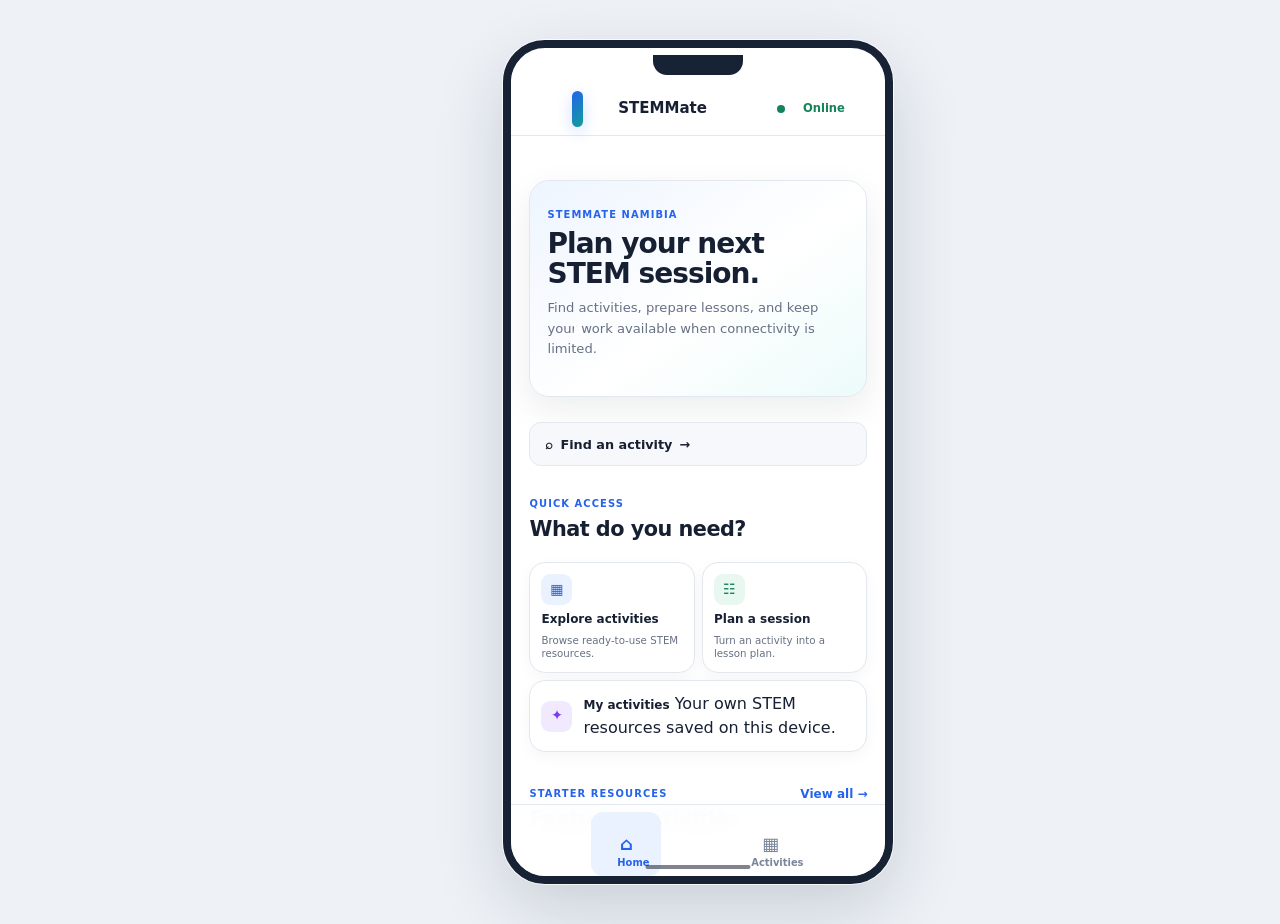
==== index.html @ db042db1 "feat: polish STEMMate prototype and prepare deployment" ====
<!DOCTYPE html>

<html lang="en">
<head>

    <meta charset="utf-8"/>



    <!-- Makes STEMMate responsive on phones, tablets and desktops -->

    <meta content="width=device-width, initial-scale=1.0" name="viewport"/>



    <meta content="STEMMate Namibia - An offline-first STEM activity and lesson planning tool." name="description"/>



    <title>STEMMate Namibia</title>



    <!-- Main application stylesheet -->

    <link href="css/styles.css" rel="stylesheet"/>
</head>
<body>



    <!-- =========================================================

         ACCESSIBILITY: SKIP LINK

         Allows keyboard users to skip directly to the main content.

    ========================================================== -->



    <a class="skip-link" href="#main-content">

        Skip to main content

    </a>





    <!-- =========================================================

         APPLICATION SHELL

    ========================================================== -->



    <div class="app-shell">



        <!-- =====================================================

             TOP BAR

        ====================================================== -->



        <header class="topbar">



            <div class="brand">



                <div class="brand-mark">

                    S

                </div>



                <div>

                    <strong>STEMMate</strong>

                    

                </div>



            </div>





            <!-- Connection status -->

            <div aria-live="polite" class="connection-status online" id="connection-status">

                <span class="status-dot"></span>

                <span id="connection-label">Online</span>

            </div>



        </header>





        <!-- =====================================================

             MAIN NAVIGATION

        ====================================================== -->



        <nav aria-label="Main navigation" class="main-nav">



            <button class="nav-btn active" data-screen="home">

                <span>⌂</span>

                Home

            </button>



            <button class="nav-btn" data-screen="activities">

                <span>▦</span>

                Activities

            </button>



            <button class="nav-btn" data-screen="my-activities">

                <span>✦</span>

                My Activities

            </button>



            <button class="nav-btn" data-screen="saved">

                <span>♡</span>

                Saved

            </button>



            <button class="nav-btn" data-screen="planner">

                <span>☷</span>

                Planner

            </button>



        </nav>





        <!-- =====================================================

             MAIN CONTENT

        ====================================================== -->



        <main class="main-content" id="main-content">
<!-- HOME SCREEN -->
<section class="screen" data-screen-panel="home" id="screen-home">
<div class="hero">
<div class="hero-content">
<span class="eyebrow">STEMMATE NAMIBIA</span>
<h1>Plan your next<br/>STEM session.</h1>
<p>Find activities, prepare lessons, and keep your work available when connectivity is limited.</p>
</div>
</div>
<button class="home-search btn btn-secondary" data-screen="activities" style="width:100%; justify-content:flex-start; margin-bottom:24px;">
<span class="home-search-icon">⌕</span>
<span>Find an activity</span>
<span class="home-search-arrow">→</span>
</button>
<div class="section-heading home-section-heading">
<div>
<span class="eyebrow">QUICK ACCESS</span>
<h2>What do you need?</h2>
</div>
</div>
<div class="quick-grid">
<button class="quick-card" data-screen="activities">
<span class="quick-icon blue">▦</span>
<strong>Explore activities</strong>
<span>Browse ready-to-use STEM resources.</span>
</button>
<button class="quick-card" data-screen="planner">
<span class="quick-icon green">☷</span>
<strong>Plan a session</strong>
<span>Turn an activity into a lesson plan.</span>
</button>
<button class="quick-card" data-screen="my-activities">
<span class="quick-icon purple">✦</span>
<div>
<strong>My activities</strong>
<span>Your own STEM resources saved on this device.</span>
</div>
</button>
</div>
<div class="section-heading">
<div>
<span class="eyebrow">STARTER RESOURCES</span>
<h2>Featured activities</h2>
</div>
<button class="text-btn" data-screen="activities">
                        View all →
                    </button>
</div>
<div class="activity-grid" id="featured-activities"></div>
</section>
<!-- ACTIVITIES SCREEN -->
<section class="screen" data-screen-panel="activities" hidden="" id="screen-activities">
<div class="section-heading">
<div>
<span class="eyebrow">STEM LIBRARY</span>
<h1>Explore activities</h1>
<p>Find ready-to-use STEM activities for your next session.</p>
</div>
<button class="btn btn-primary" id="create-activity-from-library" type="button">
            + Create activity
        </button>
</div>
<div class="filter-panel">
<div class="search-box">
<label for="activity-search">Search the library</label>
<input autocomplete="off" id="activity-search" placeholder="Search activities..." type="search"/>
</div>
<div class="filter-field">
<label for="subject-filter">Subject</label>
<select id="subject-filter">
<option value="all">All subjects</option>
</select>
</div>
<div class="filter-field">
<label for="grade-filter">Grade</label>
<select id="grade-filter">
<option value="all">All grades</option>
</select>
</div>
</div>
<div class="activity-grid" id="activity-results"></div>
</section>







            <!-- =================================================

                 MY ACTIVITIES SCREEN

            ================================================== -->



            <section class="screen" data-screen-panel="my-activities" hidden="" id="screen-my-activities">



                <div class="section-heading">



                    <div>



                        <span class="eyebrow">

                            YOUR RESOURCES

                        </span>



                        <h1>

                            My Activities

                        </h1>



                        <p>

                            Activities you have created and saved on this device.

                        </p>



                    </div>



                    <button class="btn btn-primary" id="create-activity-from-my-library">

                        + Create activity

                    </button>



                </div>





                <!-- User-created activities appear here -->



                <div class="activity-grid" id="my-activities-list"></div>





                <!-- Empty state -->



                <div class="empty-state" hidden="" id="my-activities-empty">



                    <div class="empty-icon">

                        ✦

                    </div>



                    <h2>

                        No activities yet

                    </h2>



                    <p>

                        Create your first STEM activity and it will appear here.

                    </p>



                    <button class="btn btn-primary" id="create-first-activity">

                        Create my first activity

                    </button>



                </div>



            </section>







            <!-- =================================================

                 CREATE ACTIVITY SCREEN

            ================================================== -->



            <section class="screen" data-screen-panel="create-activity" hidden id="screen-create-activity">

    <div class="section-heading">
        <div>
            <span class="eyebrow">CREATE RESOURCE</span>
            <h1>Create an activity</h1>
            <p>Build your own STEM activity and save it on this device.</p>
        </div>
    </div>

    <form class="form-card" id="create-activity-form">

        <div class="form-section">
            <div class="form-section-heading">
                <span class="form-section-number">01</span>
                <div>
                    <h2>Basic information</h2>
                    <p>Give your activity a clear identity.</p>
                </div>
            </div>

            <div class="form-grid">
                <div class="form-field full">
                    <label for="custom-title">Activity title *</label>
                    <input id="custom-title" name="title" type="text" placeholder="e.g. Build a Simple Water Filter" required>
                </div>

                <div class="form-field">
                    <label for="custom-subject">Subject *</label>
                    <select id="custom-subject" name="subject" required>
                        <option value="">Select subject</option>
                        <option value="Physics">Physics</option>
                        <option value="Biology">Biology</option>
                        <option value="Chemistry">Chemistry</option>
                        <option value="Mathematics">Mathematics</option>
                        <option value="Computer Science">Computer Science</option>
                        <option value="General STEM">General STEM</option>
                    </select>
                </div>

                <div class="form-field">
                    <label for="custom-grade">Grade *</label>
                    <select id="custom-grade" name="grade" required>
                        <option value="">Select grade</option>
                        <option value="Grade 7">Grade 7</option>
                        <option value="Grade 8">Grade 8</option>
                        <option value="Grade 9">Grade 9</option>
                        <option value="Grade 10">Grade 10</option>
                        <option value="Grade 11">Grade 11</option>
                        <option value="Grade 12">Grade 12</option>
                    </select>
                </div>

                <div class="form-field">
                    <label for="custom-duration">Duration *</label>
                    <input id="custom-duration" name="duration" type="text" placeholder="e.g. 45 minutes" required>
                </div>

                <div class="form-field">
                    <label for="custom-learners">Number of learners</label>
                    <input id="custom-learners" name="learners" type="number" min="1" placeholder="e.g. 30">
                </div>

                <div class="form-field full">
                    <label for="custom-icon">Activity type</label>
                    <select id="custom-icon" name="icon">
                        <option value="🧪">🧪 Experiment</option>
                        <option value="⚡">⚡ Physics</option>
                        <option value="🌱">🌱 Biology</option>
                        <option value="🔬">🔬 Science</option>
                        <option value="💻">💻 Computing</option>
                        <option value="📐">📐 Mathematics</option>
                    </select>
                </div>
            </div>
        </div>

        <div class="form-section">
            <div class="form-section-heading">
                <span class="form-section-number">02</span>
                <div>
                    <h2>Learning content</h2>
                    <p>Give learners and teachers the information they need.</p>
                </div>
            </div>

            <div class="form-grid">
                <div class="form-field full">
                    <label for="custom-description">Description and instructions *</label>
                    <textarea id="custom-description" name="description" placeholder="Explain what learners will do..." required></textarea>
                </div>

                <div class="form-field full">
                    <label for="custom-objective">Learning objective *</label>
                    <textarea id="custom-objective" name="objective" placeholder="What should learners understand or be able to do?" required></textarea>
                </div>
            </div>
        </div>

        <div class="form-section">
            <div class="form-section-heading">
                <span class="form-section-number">03</span>
                <div>
                    <h2>Safety and access</h2>
                    <p>Make the activity practical and inclusive.</p>
                </div>
            </div>

            <div class="form-grid">
                <div class="form-field full">
                    <label for="custom-materials">Materials</label>
                    <textarea id="custom-materials" name="materials" placeholder="List materials learners or teachers will need..."></textarea>
                </div>

                <div class="form-field full">
                    <label for="custom-safety">Safety notes</label>
                    <textarea id="custom-safety" name="safety" placeholder="Add hazards, precautions or supervision notes..."></textarea>
                </div>

                <div class="form-field full">
                    <label for="custom-accessibility">Accessibility and inclusion notes</label>
                    <textarea id="custom-accessibility" name="accessibility" placeholder="Add adaptations, alternatives or accessibility guidance..."></textarea>
                </div>
            </div>
        </div>

        <div class="form-actions">
            <button type="button" id="cancel-create-activity" class="btn btn-secondary">
                Cancel
            </button>

            <button type="submit" class="btn btn-primary">
                Save activity
            </button>
        </div>

    </form>

</section>


<section class="screen" data-screen-panel="activity-detail" hidden="" id="screen-activity-detail">



                <div id="activity-detail"></div>



            </section>







            <!-- =================================================

                 SAVED ACTIVITIES SCREEN

            ================================================== -->



            <section class="screen" data-screen-panel="saved" hidden="" id="screen-saved">



                <div class="section-heading">



                    <div>



                        <span class="eyebrow">

                            OFFLINE READY

                        </span>



                        <h1>

                            Saved activities

                        </h1>



                        <p>

                            Activities available for quick access on this device.

                        </p>



                    </div>



                </div>





                <div class="activity-grid" id="saved-activities"></div>





                <div class="empty-state" hidden="" id="saved-empty">



                    <div class="empty-icon">

                        ♡

                    </div>



                    <h2>

                        Nothing saved yet

                    </h2>



                    <p>

                        Save activities from the library to access them quickly.

                    </p>



                    <button class="btn btn-primary" data-screen="activities">

                        Explore activities

                    </button>



                </div>



            </section>







            <!-- =================================================

                 PLANNER SCREEN

            ================================================== -->



            <section class="screen" data-screen-panel="planner" hidden id="screen-planner">

                <div class="section-heading">
                    <div>
                        <span class="eyebrow">SESSION PLANNING</span>
                        <h1>Plan a session</h1>
                        <p>Build a lesson plan and keep a local copy when offline.</p>
                    </div>
                </div>

                <div class="planner-layout">

                    <form class="form-card" id="planner-form">
                        <div class="section-heading">
                            <div>
                                <span class="eyebrow">SESSION DETAILS</span>
                                <h2>What are you teaching?</h2>
                            </div>
                        </div>

                        <div class="form-field">
                            <label for="planner-activity">Activity</label>
                            <select id="planner-activity">
                                <option value="">Select an activity</option>
                            </select>
                        </div>

                        <div class="form-grid">
                            <div class="form-field">
                                <label for="planner-date">Session date</label>
                                <input id="planner-date" type="date">
                            </div>

                            <div class="form-field">
                                <label for="planner-learners">Number of learners</label>
                                <input id="planner-learners" type="number" min="1" placeholder="e.g. 30">
                            </div>
                        </div>

                        <div class="form-field">
                            <label for="planner-notes">Safety and inclusion notes</label>
                            <textarea id="planner-notes" rows="5" placeholder="Add notes for this session..."></textarea>
                        </div>

                        <div class="form-actions">
                            <button class="btn btn-secondary" id="save-draft" type="button">Save draft</button>
                            <button class="btn btn-primary" id="save-and-sync" type="button">Save &amp; prepare sync</button>
                        </div>
                    </form>

                    <aside class="status-card">
                        <div class="status-card-heading">
                            <span class="eyebrow">SYNC STATUS</span>
                            <span class="status-badge" id="planner-status-badge">No plan</span>
                        </div>

                        <div class="sync-steps">
                            <div class="sync-step" id="sync-step-local">
                                <span class="sync-step-icon">✓</span>
                                <div>
                                    <strong>Saved locally</strong>
                                    <span>Your work is stored on this device.</span>
                                </div>
                            </div>

                            <div class="sync-step" id="sync-step-waiting">
                                <span class="sync-step-icon">↗</span>
                                <div>
                                    <strong>Waiting for connection</strong>
                                    <span>The plan can sync when connectivity returns.</span>
                                </div>
                            </div>

                            <div class="sync-step" id="sync-step-synced">
                                <span class="sync-step-icon">✓</span>
                                <div>
                                    <strong>Synchronized</strong>
                                    <span>Your latest plan has been synchronized.</span>
                                </div>
                            </div>
                        </div>

                        <div class="form-actions">
                            <button class="btn btn-primary" id="sync-plan" type="button">Sync plan</button>
                        </div>
                    </aside>

                </div>

            </section>



        </main>





        <!-- =====================================================

             TOAST / FEEDBACK

        ====================================================== -->



        <div aria-live="polite" class="toast" hidden="" id="toast" role="status"></div>



    </div>





    <!-- =========================================================

         JAVASCRIPT

    ========================================================== -->



    <script src="js/storage.js"></script>

    <script src="js/activities.js"></script>

    <script src="js/planner.js"></script>

    <script src="js/app.js"></script>
</body>
</html>
---- css/styles.css ----
/* ============================================================
   STEMMATE NAMIBIA
   Mobile-first application styles
============================================================ */

:root {
    --bg: #eef2f7;
    --surface: #ffffff;
    --surface-soft: #f6f8fb;

    --text: #172033;
    --muted: #667085;
    --border: #e3e8ef;

    --primary: #2563eb;
    --primary-dark: #1d4ed8;
    --blue-soft: #eaf2ff;

    --teal: #0f9f9a;
    --teal-soft: #e8f8f7;

    --green: #16845b;
    --green-soft: #e8f7ef;

    --orange: #d97706;
    --orange-soft: #fff4df;

    --purple: #7c3aed;
    --purple-soft: #f1eaff;

    --danger: #c2413b;
    --danger-soft: #fff0ef;

    --shadow:
        0 12px 35px rgba(15, 23, 42, 0.08);

    --shadow-large:
        0 25px 70px rgba(15, 23, 42, 0.16);

    --radius-small: 10px;
    --radius: 16px;
    --radius-large: 28px;

    --phone-width: 390px;
    --phone-height: 844px;
}


/* ============================================================
   RESET
============================================================ */

* {
    box-sizing: border-box;
}

html {
    scroll-behavior: smooth;
}

body {
    margin: 0;

    min-height: 100vh;

    font-family:
        Inter,
        ui-sans-serif,
        system-ui,
        -apple-system,
        BlinkMacSystemFont,
        "Segoe UI",
        sans-serif;

    background: var(--bg);
    color: var(--text);

    line-height: 1.5;
}

button,
input,
select,
textarea {
    font: inherit;
}

button {
    cursor: pointer;
}

button:focus-visible,
input:focus-visible,
select:focus-visible,
textarea:focus-visible {
    outline: 3px solid rgba(37, 99, 235, 0.28);
    outline-offset: 2px;
}

img {
    max-width: 100%;
}


/* ============================================================
   ACCESSIBILITY
============================================================ */

.skip-link {
    position: fixed;

    left: 16px;
    top: -100px;

    z-index: 1000;

    padding: 10px 16px;

    background: var(--text);
    color: white;

    border-radius: 10px;

    text-decoration: none;
}

.skip-link:focus {
    top: 16px;
}


/* ============================================================
   APPLICATION SHELL
============================================================ */

.app-shell {
    min-height: 100vh;
}


/* ============================================================
   DESKTOP PHONE PRESENTATION
============================================================ */

@media (min-width: 900px) {

    body {
        display: flex;
        justify-content: center;
        align-items: flex-start;

        min-height: 100vh;

        padding: 40px;
    }

    body::before {
        content: none;
    }

    .app-shell {
        width: var(--phone-width);
        height: var(--phone-height);

        min-height: 0;

        position: relative;

        overflow: hidden;

        background: var(--surface);

        border: 8px solid #182235;
        border-radius: 42px;

        box-shadow:
            0 0 0 1px rgba(255, 255, 255, 0.8),
            var(--shadow-large);
    }

    .app-shell::before {
        content: "";

        position: absolute;

        top: 7px;
        left: 50%;

        transform: translateX(-50%);

        width: 90px;
        height: 20px;

        background: #182235;

        border-radius: 0 0 14px 14px;

        z-index: 200;
    }

    .app-shell::after {
        content: "";

        position: absolute;

        bottom: 7px;
        left: 50%;

        transform: translateX(-50%);

        width: 105px;
        height: 4px;

        background: rgba(23, 32, 51, 0.55);

        border-radius: 999px;

        z-index: 200;

        pointer-events: none;
    }
}


/* ============================================================
   TOP BAR
============================================================ */

.topbar {
    height: 68px;

    display: flex;
    align-items: center;
    justify-content: space-between;

    padding: 0 20px;

    background: rgba(255, 255, 255, 0.96);

    border-bottom: 1px solid var(--border);

    position: sticky;
    top: 0;

    z-index: 50;

    backdrop-filter: blur(14px);
}

@media (min-width: 900px) {

    .topbar {
        height: 64px;

        padding:
            18px
            18px
            8px;
    }
}

.brand {
    display: flex;
    align-items: center;

    gap: 10px;
}

.brand-mark {
    width: 36px;
    height: 36px;

    display: grid;
    place-items: center;

    border-radius: 11px;

    color: white;

    font-size: 0.95rem;
    font-weight: 900;

    background:
        linear-gradient(
            135deg,
            var(--primary),
            var(--teal)
        );

    box-shadow:
        0 5px 15px rgba(37, 99, 235, 0.22);
}

.brand strong {
    display: block;

    font-size: 0.94rem;
    line-height: 1.1;
}

.brand span {
    display: block;

    margin-top: 2px;

    color: var(--muted);

    font-size: 0.64rem;
    line-height: 1;
}

.connection-status {
    display: flex;
    align-items: center;

    gap: 7px;

    font-size: 0.72rem;
    font-weight: 800;
}

.connection-status.online {
    color: var(--green);
}

.connection-status.offline {
    color: var(--orange);
}

.status-dot {
    width: 8px;
    height: 8px;

    flex-shrink: 0;

    border-radius: 50%;

    background: currentColor;
}


/* ============================================================
   BOTTOM NAVIGATION
============================================================ */

.main-nav {
    position: fixed;

    left: 0;
    right: 0;
    bottom: 0;

    height: 70px;

    display: grid;

    grid-template-columns:
        repeat(5, 1fr);

    gap: 2px;

    padding:
        7px
        8px
        calc(
            7px +
            env(safe-area-inset-bottom)
        );

    background: rgba(255, 255, 255, 0.97);

    border-top: 1px solid var(--border);

    box-shadow:
        0 -8px 25px rgba(15, 23, 42, 0.06);

    z-index: 80;

    backdrop-filter: blur(16px);
}

.nav-btn {
    min-width: 0;

    border: 0;

    background: transparent;

    color: #7a8699;

    border-radius: 12px;

    padding: 5px 2px;

    display: flex;
    flex-direction: column;

    align-items: center;
    justify-content: center;

    gap: 3px;

    font-size: 0.62rem;
    font-weight: 750;

    white-space: nowrap;
}

.nav-btn span {
    font-size: 1.12rem;

    line-height: 1;
}

.nav-btn.active {
    background: var(--blue-soft);

    color: var(--primary);
}

.nav-btn:hover {
    background: var(--surface-soft);

    color: var(--text);
}

@media (min-width: 900px) {

    .main-nav {
        position: absolute;

        left: 0;
        right: 0;
        bottom: 0;

        height: 72px;

        border-top: 1px solid var(--border);

        box-shadow: none;
    }
}


/* ============================================================
   MAIN CONTENT
============================================================ */

.main-content {
    width: 100%;

    margin: 0;

    padding:
        22px
        18px
        95px;
}

@media (min-width: 900px) {

    .main-content {
        height:
            calc(
                100% - 136px
            );

        overflow-y: auto;

        padding:
            20px
            18px
            90px;
    }
}

.screen {
    width: 100%;

    animation:
        screen-in
        0.18s
        ease;
}

@keyframes screen-in {

    from {
        opacity: 0;

        transform:
            translateY(5px);
    }

    to {
        opacity: 1;

        transform:
            translateY(0);
    }
}


/* ============================================================
   TYPOGRAPHY
============================================================ */

.eyebrow {
    display: inline-block;

    margin-bottom: 6px;

    color: var(--primary);

    font-size: 0.62rem;
    font-weight: 900;

    letter-spacing: 0.11em;

    text-transform: uppercase;
}

h1,
h2,
h3,
p {
    margin-top: 0;
}

h1 {
    margin-bottom: 9px;

    font-size:
        clamp(
            1.7rem,
            8vw,
            2.25rem
        );

    line-height: 1.08;

    letter-spacing: -0.035em;
}

h2 {
    margin-bottom: 6px;

    font-size: 1.3rem;

    line-height: 1.15;

    letter-spacing: -0.025em;
}

h3 {
    margin-bottom: 6px;

    font-size: 0.98rem;
}

p {
    color: var(--muted);

    font-size: 0.82rem;
}


/* ============================================================
   SECTION HEADINGS
============================================================ */

.section-heading {
    display: flex;

    align-items: flex-start;
    justify-content: space-between;

    gap: 12px;

    margin-bottom: 14px;
}

.section-heading p {
    margin-bottom: 0;
}


/* ============================================================
   BUTTONS
============================================================ */

.btn {
    min-height: 44px;

    display: inline-flex;

    align-items: center;
    justify-content: center;

    gap: 7px;

    padding:
        10px
        15px;

    border: 0;

    border-radius: 12px;

    font-size: 0.8rem;
    font-weight: 800;

    text-decoration: none;

    transition:
        transform 0.15s ease,
        box-shadow 0.15s ease,
        background 0.15s ease;
}

.btn:hover {
    transform: translateY(-1px);
}

.btn-primary {
    background: var(--primary);

    color: white;

    box-shadow:
        0 7px 18px
        rgba(37, 99, 235, 0.18);
}

.btn-primary:hover {
    background: var(--primary-dark);
}

.btn-secondary {
    background: var(--surface-soft);

    color: var(--text);

    border: 1px solid var(--border);
}

.btn-small {
    min-height: 38px;

    padding:
        8px
        12px;

    font-size: 0.74rem;
}

.text-btn {
    padding: 5px 0;

    border: 0;

    background: transparent;

    color: var(--primary);

    font-size: 0.75rem;
    font-weight: 800;
}


/* ============================================================
   HOME HERO
============================================================ */

.hero {
    display: block;

    padding:
        21px
        18px;

    margin-bottom: 25px;

    border-radius: 21px;

    background:
        linear-gradient(
            145deg,
            #eef5ff 0%,
            #ffffff 55%,
            #ecfbfa 100%
        );

    border: 1px solid var(--border);

    box-shadow: var(--shadow);

    overflow: hidden;
}

.hero-content {
    max-width: none;
}

.hero-content h1 {
    font-size: 1.85rem;
}

.hero-content > p {
    margin-bottom: 17px;

    font-size: 0.82rem;

    line-height: 1.55;
}

.hero-actions {
    display: grid;

    grid-template-columns:
        1fr 1fr;

    gap: 8px;
}

.hero-actions .btn {
    width: 100%;
}

.hero-visual {
    display: none;
}


/* ============================================================
   QUICK ACCESS
============================================================ */

/*
   Two compact cards on the first row.
   My Activities gets the full width below them.
*/

.quick-grid {
    display: grid;

    grid-template-columns:
        repeat(2, minmax(0, 1fr));

    gap: 9px;

    margin-bottom: 28px;
}

.quick-card {
    min-height: 108px;

    display: flex;

    flex-direction: column;

    align-items: flex-start;

    justify-content: flex-start;

    gap: 7px;

    padding: 13px;

    border: 1px solid var(--border);

    border-radius: 16px;

    background: var(--surface);

    color: var(--text);

    text-align: left;

    box-shadow:
        0 5px 16px
        rgba(15, 23, 42, 0.04);

    overflow: hidden;
}

/*
   Third quick card.
*/

.quick-card:nth-child(3) {
    grid-column: 1 / -1;

    min-height: 76px;

    flex-direction: row;

    align-items: center;

    gap: 11px;
}

.quick-card:nth-child(3) .quick-icon {
    flex-shrink: 0;
}

.quick-card:nth-child(3) > span:last-child {
    max-width: none;
}

.quick-card strong {
    font-size: 0.75rem;

    line-height: 1.2;
}

.quick-card > span:last-child {
    color: var(--muted);

    font-size: 0.64rem;

    line-height: 1.35;
}

.quick-icon {
    width: 31px;
    height: 31px;

    display: grid;

    place-items: center;

    flex-shrink: 0;

    border-radius: 9px;

    font-size: 0.9rem;
    font-weight: 900;
}

.quick-icon.blue {
    background: var(--blue-soft);

    color: var(--primary);
}

.quick-icon.green {
    background: var(--green-soft);

    color: var(--green);
}

.quick-icon.purple {
    background: var(--purple-soft);

    color: var(--purple);
}


/* ============================================================
   ACTIVITY GRID
============================================================ */

.activity-grid {
    display: grid;

    grid-template-columns: 1fr;

    gap: 11px;
}


/* ============================================================
   ACTIVITY CARDS
============================================================ */

.activity-card {
    display: flex;

    flex-direction: column;

    min-width: 0;

    padding: 15px;

    border: 1px solid var(--border);

    border-radius: 17px;

    background: var(--surface);

    box-shadow:
        0 5px 18px
        rgba(15, 23, 42, 0.045);
}

.activity-card:hover {
    box-shadow: var(--shadow);
}

.activity-card-top {
    display: flex;

    align-items: flex-start;

    justify-content: space-between;

    gap: 10px;

    margin-bottom: 11px;
}

.activity-icon {
    width: 40px;
    height: 40px;

    display: grid;

    place-items: center;

    flex-shrink: 0;

    border-radius: 11px;

    background: var(--blue-soft);

    color: var(--primary);

    font-size: 1.1rem;
}

.activity-meta {
    display: flex;

    flex-wrap: wrap;

    gap: 5px;

    margin-bottom: 8px;
}

.activity-meta span {
    padding:
        4px
        7px;

    border-radius: 999px;

    background: var(--surface-soft);

    color: var(--muted);

    font-size: 0.6rem;
    font-weight: 750;
}

.activity-card h3 {
    margin-bottom: 5px;
}

.activity-card p {
    margin-bottom: 12px;

    font-size: 0.75rem;

    line-height: 1.5;
}

.activity-card-actions {
    display: flex;

    gap: 7px;

    margin-top: auto;
}

.activity-card-actions .btn {
    flex: 1;
}


/* ============================================================
   SEARCH AND FILTERS
============================================================ */

.filter-panel {
    display: grid;

    grid-template-columns: 1fr;

    gap: 9px;

    margin-bottom: 17px;

    padding: 13px;

    border: 1px solid var(--border);

    border-radius: 17px;

    background: var(--surface);

    box-shadow:
        0 5px 18px
        rgba(15, 23, 42, 0.035);
}

.search-box,
.filter-field {
    min-width: 0;
}

.search-box label,
.filter-field label {
    display: block;

    margin-bottom: 5px;

    color: var(--text);

    font-size: 0.68rem;
    font-weight: 800;
}

.search-box input,
.filter-field select,
.form-field input,
.form-field select,
.form-field textarea {
    width: 100%;

    min-height: 44px;

    padding:
        10px
        12px;

    border: 1px solid var(--border);

    border-radius: 11px;

    background: var(--surface);

    color: var(--text);

    font-size: 0.78rem;

    outline: none;
}

.search-box input:focus,
.filter-field select:focus,
.form-field input:focus,
.form-field select:focus,
.form-field textarea:focus {
    border-color: var(--primary);
}


/* ============================================================
   FORMS
============================================================ */

.form-grid {
    display: grid;

    grid-template-columns: 1fr;

    gap: 12px;
}

.form-field {
    min-width: 0;
}

.form-field.full {
    grid-column: 1 / -1;
}

.form-field label {
    display: block;

    margin-bottom: 6px;

    color: var(--text);

    font-size: 0.72rem;
    font-weight: 800;
}

.form-field textarea {
    min-height: 105px;

    resize: vertical;
}

.form-actions {
    display: grid;

    grid-template-columns:
        1fr 1fr;

    gap: 8px;

    margin-top: 15px;
}

.form-actions .btn {
    width: 100%;
}


/* ============================================================
   FORM CARD
============================================================ */

.form-card {
    padding: 16px;

    border: 1px solid var(--border);

    border-radius: 19px;

    background: var(--surface);

    box-shadow: var(--shadow);
}


/* ============================================================
   DETAIL VIEW
============================================================ */

.detail-card {
    padding: 17px;

    border: 1px solid var(--border);

    border-radius: 19px;

    background: var(--surface);

    box-shadow: var(--shadow);
}

.detail-header {
    display: flex;

    align-items: flex-start;

    gap: 12px;

    margin-bottom: 18px;
}

.detail-section {
    padding-top: 15px;

    margin-top: 15px;

    border-top: 1px solid var(--border);
}

.detail-section h3 {
    margin-bottom: 6px;

    font-size: 0.86rem;
}

.detail-section p {
    margin-bottom: 0;

    white-space: pre-line;

    font-size: 0.76rem;

    line-height: 1.6;
}


/* ============================================================
   EMPTY STATE
============================================================ */

.empty-state {
    padding:
        32px
        18px;

    border: 1px dashed var(--border);

    border-radius: 19px;

    background: var(--surface-soft);

    text-align: center;
}

.empty-icon {
    width: 46px;
    height: 46px;

    display: grid;

    place-items: center;

    margin:
        0
        auto
        11px;

    border-radius: 13px;

    background: var(--purple-soft);

    color: var(--purple);

    font-size: 1.25rem;
}


/* ============================================================
   PLANNER
============================================================ */

.planner-layout {
    display: grid;

    grid-template-columns: 1fr;

    gap: 14px;
}

.planner-form,
.planner-layout form {
    padding: 16px;

    border: 1px solid var(--border);

    border-radius: 19px;

    background: var(--surface);

    box-shadow: var(--shadow);
}


/* ============================================================
   STATUS CARD
============================================================ */

.status-card {
    padding: 16px;

    border: 1px solid var(--border);

    border-radius: 19px;

    background: var(--surface);

    box-shadow: var(--shadow);
}

.status-card-heading {
    display: flex;

    align-items: center;

    justify-content: space-between;

    gap: 10px;

    margin-bottom: 16px;
}

.status-badge {
    padding:
        5px
        9px;

    border-radius: 999px;

    background: var(--surface-soft);

    color: var(--muted);

    font-size: 0.61rem;
    font-weight: 850;
}

.status-badge.pending {
    background: var(--orange-soft);

    color: var(--orange);
}

.status-badge.synced {
    background: var(--green-soft);

    color: var(--green);
}

.status-badge.failed {
    background: var(--danger-soft);

    color: var(--danger);
}

.sync-steps {
    display: flex;

    flex-direction: column;

    gap: 8px;
}

.sync-step {
    display: flex;

    align-items: flex-start;

    gap: 10px;

    padding: 10px;

    border-radius: 12px;

    background: var(--surface-soft);

    opacity: 0.55;
}

.sync-step.active {
    opacity: 1;

    background: var(--blue-soft);
}

.sync-step-icon {
    width: 28px;
    height: 28px;

    display: grid;

    place-items: center;

    flex-shrink: 0;

    border-radius: 8px;

    background: var(--surface);

    color: var(--primary);

    font-weight: 900;
}

.sync-step strong {
    display: block;

    margin-bottom: 2px;

    font-size: 0.72rem;
}

.sync-step div > span {
    display: block;

    color: var(--muted);

    font-size: 0.65rem;

    line-height: 1.4;
}


/* ============================================================
   SAVED / MY ACTIVITIES
============================================================ */

.saved-list,
.my-activities-list {
    display: grid;

    gap: 11px;
}


/* ============================================================
   TOAST
============================================================ */

.toast {
    position: fixed;

    left: 18px;
    right: 18px;

    bottom: 82px;

    max-width: 360px;

    margin: auto;

    padding:
        12px
        14px;

    border-radius: 13px;

    background: var(--text);

    color: white;

    box-shadow: var(--shadow-large);

    z-index: 150;

    font-size: 0.75rem;
    font-weight: 700;

    text-align: center;
}

.toast.success {
    background: var(--green);
}

.toast.warning {
    background: var(--orange);
}

.toast.error {
    background: var(--danger);
}


/* ============================================================
   SMALL PHONES
============================================================ */

@media (max-width: 360px) {

    .main-content {
        padding-left: 13px;
        padding-right: 13px;
    }

    .topbar {
        padding-left: 14px;
        padding-right: 14px;
    }

    .brand span {
        display: none;
    }

    .hero {
        padding:
            19px
            15px;
    }

    .hero-content h1 {
        font-size: 1.7rem;
    }

    .hero-actions {
        grid-template-columns: 1fr;
    }

    .quick-grid {
        gap: 7px;
    }

    .quick-card {
        min-height: 102px;

        padding: 11px;
    }

    .quick-card:nth-child(3) {
        min-height: 70px;
    }

    .nav-btn {
        font-size: 0.57rem;
    }

    .nav-btn span {
        font-size: 1rem;
    }
}


/* ============================================================
   TABLETS
============================================================ */

@media (min-width: 600px) and (max-width: 899px) {

    .main-content {
        width:
            min(
                calc(100% - 36px),
                760px
            );

        margin: 0 auto;
    }

    .activity-grid {
        grid-template-columns:
            repeat(
                2,
                minmax(0, 1fr)
            );
    }

    .filter-panel {
        grid-template-columns:
            1fr 1fr;
    }

    .search-box {
        grid-column: 1 / -1;
    }

    .form-grid {
        grid-template-columns:
            1fr 1fr;
    }

    .form-field.full {
        grid-column: 1 / -1;
    }

    .planner-layout {
        grid-template-columns:
            1fr 1fr;
    }
}


/* ============================================================
   DESKTOP PHONE BOARD
============================================================ */

@media (min-width: 900px) {

    .main-content::-webkit-scrollbar {
        width: 5px;
    }

    .main-content::-webkit-scrollbar-track {
        background: transparent;
    }

    .main-content::-webkit-scrollbar-thumb {
        background: #d5dce7;

        border-radius: 999px;
    }

    .hero {
        padding:
            20px
            17px;

        border-radius: 20px;
    }

    .hero-content h1 {
        font-size: 1.75rem;
    }

    .quick-grid {
        gap: 7px;
    }

    .quick-card {
        min-height: 100px;

        padding: 11px;
    }

    .quick-card:nth-child(3) {
        min-height: 72px;
    }

    .activity-card {
        padding: 14px;
    }

    .activity-grid {
        grid-template-columns: 1fr;
    }

    .planner-layout {
        grid-template-columns: 1fr;
    }
}


/* ============================================================
   REDUCED MOTION
============================================================ */

@media (prefers-reduced-motion: reduce) {

    *,
    *::before,
    *::after {

        scroll-behavior: auto !important;

        animation-duration: 0.01ms !important;
        animation-iteration-count: 1 !important;

        transition-duration: 0.01ms !important;
    }
}


/* ============================================================
   SAFE AREA
============================================================ */

@supports (padding: env(safe-area-inset-bottom)) {

    .main-nav {
        padding-bottom:
            calc(
                7px +
                env(safe-area-inset-bottom)
            );
    }

    .main-content {
        padding-bottom:
            calc(
                95px +
                env(safe-area-inset-bottom)
            );
    }
}
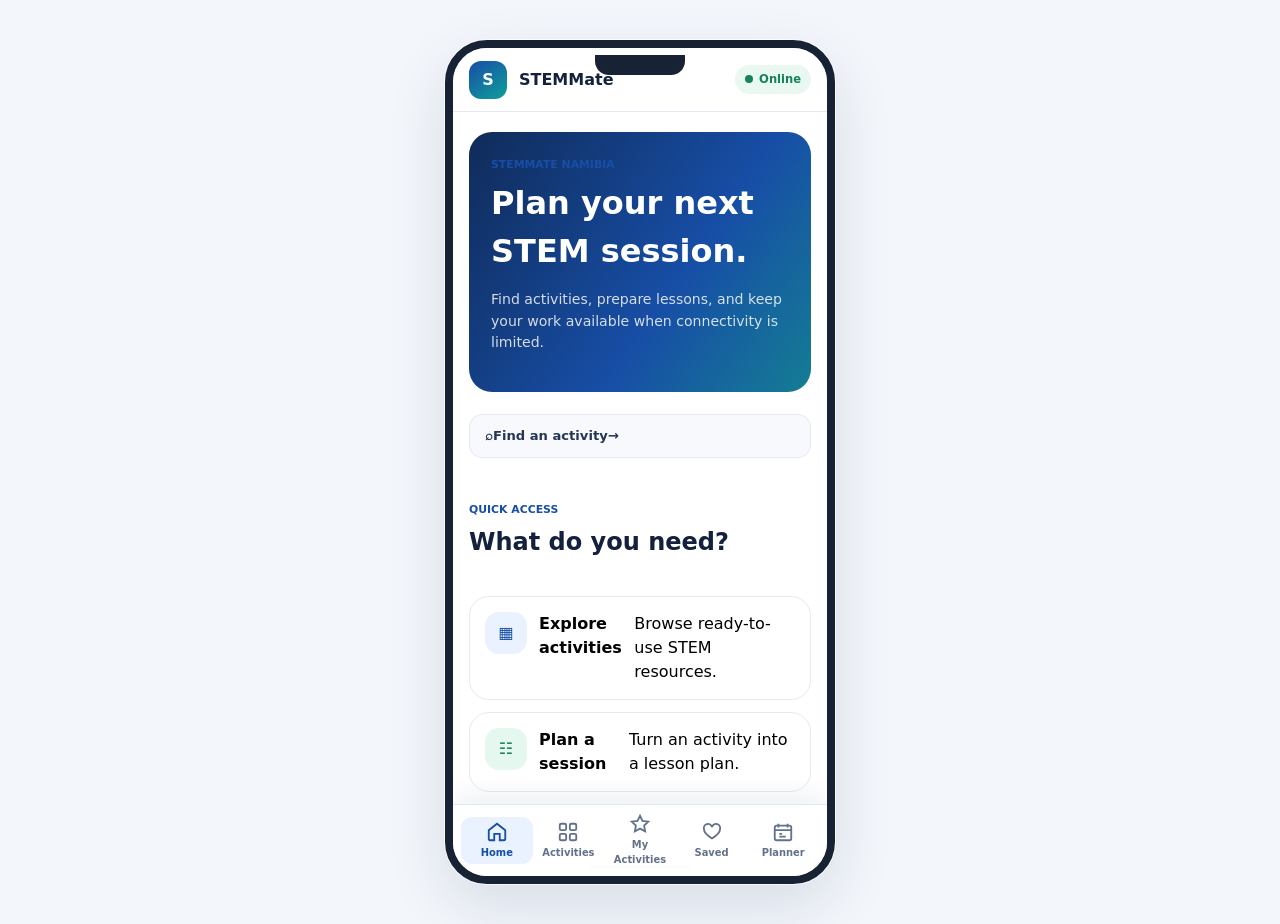
==== commit 6cf9d70e: "Fix mobile layout, bottom nav, and planner sync" ====
--- a/index.html
+++ b/index.html
@@ -1,697 +1,330 @@
 <!DOCTYPE html>
-
 <html lang="en">
 <head>
-
-    <meta charset="utf-8"/>
-
-
-
-    <!-- Makes STEMMate responsive on phones, tablets and desktops -->
-
-    <meta content="width=device-width, initial-scale=1.0" name="viewport"/>
-
-
-
-    <meta content="STEMMate Namibia - An offline-first STEM activity and lesson planning tool." name="description"/>
-
-
-
-    <title>STEMMate Namibia</title>
-
-
-
-    <!-- Main application stylesheet -->
-
-    <link href="css/styles.css" rel="stylesheet"/>
+    <meta charset="utf-8">
+    <meta content="width=device-width, initial-scale=1.0" name="viewport"/>
+    <meta content="STEMMate Namibia - An offline-first STEM activity and lesson planning tool." name="description"/>
+    <title>STEMMate Namibia</title>
+    <link href="css/styles.css" rel="stylesheet"/>
 </head>
 <body>
 
-
-
-    <!-- =========================================================
-
-         ACCESSIBILITY: SKIP LINK
-
-         Allows keyboard users to skip directly to the main content.
-
-    ========================================================== -->
-
-
-
-    <a class="skip-link" href="#main-content">
-
-        Skip to main content
-
-    </a>
-
-
-
-
-
-    <!-- =========================================================
-
-         APPLICATION SHELL
-
-    ========================================================== -->
-
-
-
-    <div class="app-shell">
-
-
-
-        <!-- =====================================================
-
-             TOP BAR
-
-        ====================================================== -->
-
-
-
-        <header class="topbar">
-
-
-
-            <div class="brand">
-
-
-
-                <div class="brand-mark">
-
-                    S
-
-                </div>
-
-
-
-                <div>
-
-                    <strong>STEMMate</strong>
-
-                    
-
-                </div>
-
-
-
-            </div>
-
-
-
-
-
-            <!-- Connection status -->
-
-            <div aria-live="polite" class="connection-status online" id="connection-status">
-
-                <span class="status-dot"></span>
-
-                <span id="connection-label">Online</span>
-
-            </div>
-
-
-
-        </header>
-
-
-
-
-
-        <!-- =====================================================
-
-             MAIN NAVIGATION
-
-        ====================================================== -->
-
-
-
-        <nav aria-label="Main navigation" class="main-nav">
-
-
-
-            <button class="nav-btn active" data-screen="home">
-
-                <span>⌂</span>
-
-                Home
-
-            </button>
-
-
-
-            <button class="nav-btn" data-screen="activities">
-
-                <span>▦</span>
-
-                Activities
-
-            </button>
-
-
-
-            <button class="nav-btn" data-screen="my-activities">
-
-                <span>✦</span>
-
-                My Activities
-
-            </button>
-
-
-
-            <button class="nav-btn" data-screen="saved">
-
-                <span>♡</span>
-
-                Saved
-
-            </button>
-
-
-
-            <button class="nav-btn" data-screen="planner">
-
-                <span>☷</span>
-
-                Planner
-
-            </button>
-
-
-
-        </nav>
-
-
-
-
-
-        <!-- =====================================================
-
-             MAIN CONTENT
-
-        ====================================================== -->
-
-
-
-        <main class="main-content" id="main-content">
-<!-- HOME SCREEN -->
-<section class="screen" data-screen-panel="home" id="screen-home">
-<div class="hero">
-<div class="hero-content">
-<span class="eyebrow">STEMMATE NAMIBIA</span>
-<h1>Plan your next<br/>STEM session.</h1>
-<p>Find activities, prepare lessons, and keep your work available when connectivity is limited.</p>
-</div>
-</div>
-<button class="home-search btn btn-secondary" data-screen="activities" style="width:100%; justify-content:flex-start; margin-bottom:24px;">
-<span class="home-search-icon">⌕</span>
-<span>Find an activity</span>
-<span class="home-search-arrow">→</span>
-</button>
-<div class="section-heading home-section-heading">
-<div>
-<span class="eyebrow">QUICK ACCESS</span>
-<h2>What do you need?</h2>
-</div>
-</div>
-<div class="quick-grid">
-<button class="quick-card" data-screen="activities">
-<span class="quick-icon blue">▦</span>
-<strong>Explore activities</strong>
-<span>Browse ready-to-use STEM resources.</span>
-</button>
-<button class="quick-card" data-screen="planner">
-<span class="quick-icon green">☷</span>
-<strong>Plan a session</strong>
-<span>Turn an activity into a lesson plan.</span>
-</button>
-<button class="quick-card" data-screen="my-activities">
-<span class="quick-icon purple">✦</span>
-<div>
-<strong>My activities</strong>
-<span>Your own STEM resources saved on this device.</span>
-</div>
-</button>
-</div>
-<div class="section-heading">
-<div>
-<span class="eyebrow">STARTER RESOURCES</span>
-<h2>Featured activities</h2>
-</div>
-<button class="text-btn" data-screen="activities">
+    <a class="skip-link" href="#main-content">
+        Skip to main content
+    </a>
+
+    <div class="app-shell">
+
+        <header class="topbar">
+            <div class="brand">
+                <div class="brand-mark">S</div>
+                <div class="brand-text">
+                    <strong>STEMMate</strong>
+                </div>
+            </div>
+            <div aria-live="polite" class="connection-status online" id="connection-status">
+                <span class="status-dot"></span>
+                <span id="connection-label">Online</span>
+            </div>
+        </header>
+
+        <!-- Bottom Nav Bar -->
+        <nav aria-label="Main navigation" class="main-nav">
+            <button class="nav-btn active" data-screen="home">
+                <span class="nav-icon"><svg viewBox="0 0 24 24"><path d="m3 10 9-7 9 7v10a1 1 0 0 1-1 1h-5v-7H9v7H4a1 1 0 0 1-1-1z"/></svg></span>
+                Home
+            </button>
+            <button class="nav-btn" data-screen="activities">
+                <span class="nav-icon"><svg viewBox="0 0 24 24"><rect x="3" y="3" width="7" height="7" rx="1.5"/><rect x="14" y="3" width="7" height="7" rx="1.5"/><rect x="3" y="14" width="7" height="7" rx="1.5"/><rect x="14" y="14" width="7" height="7" rx="1.5"/></svg></span>
+                Activities
+            </button>
+            <button class="nav-btn" data-screen="my-activities">
+                <span class="nav-icon"><svg viewBox="0 0 24 24"><path d="M12 3 14.7 8.5 21 9.4l-4.5 4.4 1.1 6.2L12 17l-5.6 3 1.1-6.2L3 9.4l6.3-.9z"/></svg></span>
+                My Activities
+            </button>
+            <button class="nav-btn" data-screen="saved">
+                <span class="nav-icon"><svg viewBox="0 0 24 24"><path d="M20.8 8.8c0 5-8.8 10.2-8.8 10.2S3.2 13.8 3.2 8.8A4.3 4.3 0 0 1 12 6.6a4.3 4.3 0 0 1 8.8 2.2Z"/></svg></span>
+                Saved
+            </button>
+            <button class="nav-btn" data-screen="planner">
+                <span class="nav-icon"><svg viewBox="0 0 24 24"><rect x="3" y="5" width="18" height="16" rx="2"/><path d="M7 3v4M17 3v4M3 10h18M8 14h3M8 17h7"/></svg></span>
+                Planner
+            </button>
+        </nav>
+
+        <main class="main-content" id="main-content">
+
+            <!-- Home Screen -->
+            <section class="screen" data-screen-panel="home" id="screen-home">
+                <div class="hero">
+                    <div class="hero-content">
+                        <span class="eyebrow">STEMMATE NAMIBIA</span>
+                        <h1>Plan your next<br/>STEM session.</h1>
+                        <p>Find activities, prepare lessons, and keep your work available when connectivity is limited.</p>
+                    </div>
+                </div>
+                
+                <button class="home-search btn btn-secondary" data-screen="activities" style="width:100%; justify-content:flex-start; margin-bottom:24px;">
+                    <span class="home-search-icon">⌕</span>
+                    <span>Find an activity</span>
+                    <span class="home-search-arrow">→</span>
+                </button>
+
+                <div class="section-heading home-section-heading">
+                    <div>
+                        <span class="eyebrow">QUICK ACCESS</span>
+                        <h2>What do you need?</h2>
+                    </div>
+                </div>
+                
+                <div class="quick-grid">
+                    <button class="quick-card" data-screen="activities">
+                        <span class="quick-icon blue">▦</span>
+                        <strong>Explore activities</strong>
+                        <span>Browse ready-to-use STEM resources.</span>
+                    </button>
+                    <button class="quick-card" data-screen="planner">
+                        <span class="quick-icon green">☷</span>
+                        <strong>Plan a session</strong>
+                        <span>Turn an activity into a lesson plan.</span>
+                    </button>
+                    <button class="quick-card" data-screen="my-activities">
+                        <span class="quick-icon purple">✦</span>
+                        <div>
+                            <strong>My activities</strong>
+                            <span>Your own STEM resources saved on this device.</span>
+                        </div>
+                    </button>
+                </div>
+
+                <div class="section-heading">
+                    <div>
+                        <span class="eyebrow">STARTER RESOURCES</span>
+                        <h2>Featured activities</h2>
+                    </div>
+                    <button class="text-btn" data-screen="activities">
                         View all →
                     </button>
-</div>
-<div class="activity-grid" id="featured-activities"></div>
-</section>
-<!-- ACTIVITIES SCREEN -->
-<section class="screen" data-screen-panel="activities" hidden="" id="screen-activities">
-<div class="section-heading">
-<div>
-<span class="eyebrow">STEM LIBRARY</span>
-<h1>Explore activities</h1>
-<p>Find ready-to-use STEM activities for your next session.</p>
-</div>
-<button class="btn btn-primary" id="create-activity-from-library" type="button">
-            + Create activity
-        </button>
-</div>
-<div class="filter-panel">
-<div class="search-box">
-<label for="activity-search">Search the library</label>
-<input autocomplete="off" id="activity-search" placeholder="Search activities..." type="search"/>
-</div>
-<div class="filter-field">
-<label for="subject-filter">Subject</label>
-<select id="subject-filter">
-<option value="all">All subjects</option>
-</select>
-</div>
-<div class="filter-field">
-<label for="grade-filter">Grade</label>
-<select id="grade-filter">
-<option value="all">All grades</option>
-</select>
-</div>
-</div>
-<div class="activity-grid" id="activity-results"></div>
-</section>
-
-
-
-
-
-
-
-            <!-- =================================================
-
-                 MY ACTIVITIES SCREEN
-
-            ================================================== -->
-
-
-
-            <section class="screen" data-screen-panel="my-activities" hidden="" id="screen-my-activities">
-
-
-
-                <div class="section-heading">
-
-
-
-                    <div>
-
-
-
-                        <span class="eyebrow">
-
-                            YOUR RESOURCES
-
-                        </span>
-
-
-
-                        <h1>
-
-                            My Activities
-
-                        </h1>
-
-
-
-                        <p>
-
-                            Activities you have created and saved on this device.
-
-                        </p>
-
-
-
-                    </div>
-
-
-
-                    <button class="btn btn-primary" id="create-activity-from-my-library">
-
-                        + Create activity
-
-                    </button>
-
-
-
-                </div>
-
-
-
-
-
-                <!-- User-created activities appear here -->
-
-
-
-                <div class="activity-grid" id="my-activities-list"></div>
-
-
-
-
-
-                <!-- Empty state -->
-
-
-
-                <div class="empty-state" hidden="" id="my-activities-empty">
-
-
-
-                    <div class="empty-icon">
-
-                        ✦
-
-                    </div>
-
-
-
-                    <h2>
-
-                        No activities yet
-
-                    </h2>
-
-
-
-                    <p>
-
-                        Create your first STEM activity and it will appear here.
-
-                    </p>
-
-
-
-                    <button class="btn btn-primary" id="create-first-activity">
-
-                        Create my first activity
-
-                    </button>
-
-
-
-                </div>
-
-
-
-            </section>
-
-
-
-
-
-
-
-            <!-- =================================================
-
-                 CREATE ACTIVITY SCREEN
-
-            ================================================== -->
-
-
-
-            <section class="screen" data-screen-panel="create-activity" hidden id="screen-create-activity">
-
-    <div class="section-heading">
-        <div>
-            <span class="eyebrow">CREATE RESOURCE</span>
-            <h1>Create an activity</h1>
-            <p>Build your own STEM activity and save it on this device.</p>
-        </div>
-    </div>
-
-    <form class="form-card" id="create-activity-form">
-
-        <div class="form-section">
-            <div class="form-section-heading">
-                <span class="form-section-number">01</span>
-                <div>
-                    <h2>Basic information</h2>
-                    <p>Give your activity a clear identity.</p>
-                </div>
-            </div>
-
-            <div class="form-grid">
-                <div class="form-field full">
-                    <label for="custom-title">Activity title *</label>
-                    <input id="custom-title" name="title" type="text" placeholder="e.g. Build a Simple Water Filter" required>
-                </div>
-
-                <div class="form-field">
-                    <label for="custom-subject">Subject *</label>
-                    <select id="custom-subject" name="subject" required>
-                        <option value="">Select subject</option>
-                        <option value="Physics">Physics</option>
-                        <option value="Biology">Biology</option>
-                        <option value="Chemistry">Chemistry</option>
-                        <option value="Mathematics">Mathematics</option>
-                        <option value="Computer Science">Computer Science</option>
-                        <option value="General STEM">General STEM</option>
-                    </select>
-                </div>
-
-                <div class="form-field">
-                    <label for="custom-grade">Grade *</label>
-                    <select id="custom-grade" name="grade" required>
-                        <option value="">Select grade</option>
-                        <option value="Grade 7">Grade 7</option>
-                        <option value="Grade 8">Grade 8</option>
-                        <option value="Grade 9">Grade 9</option>
-                        <option value="Grade 10">Grade 10</option>
-                        <option value="Grade 11">Grade 11</option>
-                        <option value="Grade 12">Grade 12</option>
-                    </select>
-                </div>
-
-                <div class="form-field">
-                    <label for="custom-duration">Duration *</label>
-                    <input id="custom-duration" name="duration" type="text" placeholder="e.g. 45 minutes" required>
-                </div>
-
-                <div class="form-field">
-                    <label for="custom-learners">Number of learners</label>
-                    <input id="custom-learners" name="learners" type="number" min="1" placeholder="e.g. 30">
-                </div>
-
-                <div class="form-field full">
-                    <label for="custom-icon">Activity type</label>
-                    <select id="custom-icon" name="icon">
-                        <option value="🧪">🧪 Experiment</option>
-                        <option value="⚡">⚡ Physics</option>
-                        <option value="🌱">🌱 Biology</option>
-                        <option value="🔬">🔬 Science</option>
-                        <option value="💻">💻 Computing</option>
-                        <option value="📐">📐 Mathematics</option>
-                    </select>
-                </div>
-            </div>
-        </div>
-
-        <div class="form-section">
-            <div class="form-section-heading">
-                <span class="form-section-number">02</span>
-                <div>
-                    <h2>Learning content</h2>
-                    <p>Give learners and teachers the information they need.</p>
-                </div>
-            </div>
-
-            <div class="form-grid">
-                <div class="form-field full">
-                    <label for="custom-description">Description and instructions *</label>
-                    <textarea id="custom-description" name="description" placeholder="Explain what learners will do..." required></textarea>
-                </div>
-
-                <div class="form-field full">
-                    <label for="custom-objective">Learning objective *</label>
-                    <textarea id="custom-objective" name="objective" placeholder="What should learners understand or be able to do?" required></textarea>
-                </div>
-            </div>
-        </div>
-
-        <div class="form-section">
-            <div class="form-section-heading">
-                <span class="form-section-number">03</span>
-                <div>
-                    <h2>Safety and access</h2>
-                    <p>Make the activity practical and inclusive.</p>
-                </div>
-            </div>
-
-            <div class="form-grid">
-                <div class="form-field full">
-                    <label for="custom-materials">Materials</label>
-                    <textarea id="custom-materials" name="materials" placeholder="List materials learners or teachers will need..."></textarea>
-                </div>
-
-                <div class="form-field full">
-                    <label for="custom-safety">Safety notes</label>
-                    <textarea id="custom-safety" name="safety" placeholder="Add hazards, precautions or supervision notes..."></textarea>
-                </div>
-
-                <div class="form-field full">
-                    <label for="custom-accessibility">Accessibility and inclusion notes</label>
-                    <textarea id="custom-accessibility" name="accessibility" placeholder="Add adaptations, alternatives or accessibility guidance..."></textarea>
-                </div>
-            </div>
-        </div>
-
-        <div class="form-actions">
-            <button type="button" id="cancel-create-activity" class="btn btn-secondary">
-                Cancel
-            </button>
-
-            <button type="submit" class="btn btn-primary">
-                Save activity
-            </button>
-        </div>
-
-    </form>
-
-</section>
-
-
-<section class="screen" data-screen-panel="activity-detail" hidden="" id="screen-activity-detail">
-
-
-
-                <div id="activity-detail"></div>
-
-
-
-            </section>
-
-
-
-
-
-
-
-            <!-- =================================================
-
-                 SAVED ACTIVITIES SCREEN
-
-            ================================================== -->
-
-
-
-            <section class="screen" data-screen-panel="saved" hidden="" id="screen-saved">
-
-
-
-                <div class="section-heading">
-
-
-
-                    <div>
-
-
-
-                        <span class="eyebrow">
-
-                            OFFLINE READY
-
-                        </span>
-
-
-
-                        <h1>
-
-                            Saved activities
-
-                        </h1>
-
-
-
-                        <p>
-
-                            Activities available for quick access on this device.
-
-                        </p>
-
-
-
-                    </div>
-
-
-
-                </div>
-
-
-
-
-
-                <div class="activity-grid" id="saved-activities"></div>
-
-
-
-
-
-                <div class="empty-state" hidden="" id="saved-empty">
-
-
-
-                    <div class="empty-icon">
-
-                        ♡
-
-                    </div>
-
-
-
-                    <h2>
-
-                        Nothing saved yet
-
-                    </h2>
-
-
-
-                    <p>
-
-                        Save activities from the library to access them quickly.
-
-                    </p>
-
-
-
-                    <button class="btn btn-primary" data-screen="activities">
-
-                        Explore activities
-
-                    </button>
-
-
-
-                </div>
-
-
-
-            </section>
-
-
-
-
-
-
-
-            <!-- =================================================
-
-                 PLANNER SCREEN
-
-            ================================================== -->
-
-
-
-            <section class="screen" data-screen-panel="planner" hidden id="screen-planner">
-
+                </div>
+                <div class="activity-grid" id="featured-activities"></div>
+            </section>
+
+            <!-- Activities Screen -->
+            <section class="screen" data-screen-panel="activities" hidden id="screen-activities">
+                <div class="section-heading">
+                    <div>
+                        <span class="eyebrow">STEM LIBRARY</span>
+                        <h1>Explore activities</h1>
+                        <p>Find ready-to-use STEM activities for your next session.</p>
+                    </div>
+                    <button class="btn btn-primary" id="create-activity-from-library" type="button">
+                        + Create activity
+                    </button>
+                </div>
+                
+                <div class="filter-panel">
+                    <div class="search-box">
+                        <label for="activity-search">Search the library</label>
+                        <input autocomplete="off" id="activity-search" placeholder="Search activities..." type="search"/>
+                    </div>
+                    <div class="filter-field">
+                        <label for="subject-filter">Subject</label>
+                        <select id="subject-filter">
+                            <option value="all">All subjects</option>
+                        </select>
+                    </div>
+                    <div class="filter-field">
+                        <label for="grade-filter">Grade</label>
+                        <select id="grade-filter">
+                            <option value="all">All grades</option>
+                        </select>
+                    </div>
+                </div>
+                <div class="activity-grid" id="activity-results"></div>
+            </section>
+
+            <!-- My Activities Screen -->
+            <section class="screen" data-screen-panel="my-activities" hidden id="screen-my-activities">
+                <div class="section-heading">
+                    <div>
+                        <span class="eyebrow">YOUR RESOURCES</span>
+                        <h1>My Activities</h1>
+                        <p>Activities you have created and saved on this device.</p>
+                    </div>
+                    <button class="btn btn-primary" id="create-activity-from-my-library">
+                        + Create activity
+                    </button>
+                </div>
+                
+                <div class="activity-grid" id="my-activities-list"></div>
+                
+                <div class="empty-state" hidden id="my-activities-empty">
+                    <div class="empty-icon">✦</div>
+                    <h2>No activities yet</h2>
+                    <p>Create your first STEM activity and it will appear here.</p>
+                    <button class="btn btn-primary" id="create-first-activity">
+                        Create my first activity
+                    </button>
+                </div>
+            </section>
+
+            <!-- Create Activity Screen -->
+            <section class="screen" data-screen-panel="create-activity" hidden id="screen-create-activity">
+                <div class="section-heading">
+                    <div>
+                        <span class="eyebrow">CREATE RESOURCE</span>
+                        <h1>Create an activity</h1>
+                        <p>Build your own STEM activity and save it on this device.</p>
+                    </div>
+                </div>
+
+                <form class="form-card" id="create-activity-form">
+                    <div class="form-section">
+                        <div class="form-section-heading">
+                            <span class="form-section-number">01</span>
+                            <div>
+                                <h2>Basic information</h2>
+                                <p>Give your activity a clear identity.</p>
+                            </div>
+                        </div>
+
+                        <div class="form-grid">
+                            <div class="form-field full">
+                                <label for="custom-title">Activity title *</label>
+                                <input id="custom-title" name="title" type="text" placeholder="e.g. Build a Simple Water Filter" required>
+                            </div>
+                            <div class="form-field">
+                                <label for="custom-subject">Subject *</label>
+                                <select id="custom-subject" name="subject" required>
+                                    <option value="">Select subject</option>
+                                    <option value="Physics">Physics</option>
+                                    <option value="Biology">Biology</option>
+                                    <option value="Chemistry">Chemistry</option>
+                                    <option value="Mathematics">Mathematics</option>
+                                    <option value="Computer Science">Computer Science</option>
+                                    <option value="General STEM">General STEM</option>
+                                </select>
+                            </div>
+                            <div class="form-field">
+                                <label for="custom-grade">Grade *</label>
+                                <select id="custom-grade" name="grade" required>
+                                    <option value="">Select grade</option>
+                                    <option value="Grade 7">Grade 7</option>
+                                    <option value="Grade 8">Grade 8</option>
+                                    <option value="Grade 9">Grade 9</option>
+                                    <option value="Grade 10">Grade 10</option>
+                                    <option value="Grade 11">Grade 11</option>
+                                    <option value="Grade 12">Grade 12</option>
+                                </select>
+                            </div>
+                            <div class="form-field">
+                                <label for="custom-duration">Duration *</label>
+                                <input id="custom-duration" name="duration" type="text" placeholder="e.g. 45 minutes" required>
+                            </div>
+                            <div class="form-field">
+                                <label for="custom-learners">Number of learners</label>
+                                <input id="custom-learners" name="learners" type="number" min="1" placeholder="e.g. 30">
+                            </div>
+                            <div class="form-field full">
+                                <label for="custom-icon">Activity type</label>
+                                <select id="custom-icon" name="icon">
+                                    <option value="🧪">🧪 Experiment</option>
+                                    <option value="⚡">⚡ Physics</option>
+                                    <option value="🌱">🌱 Biology</option>
+                                    <option value="🔬">🔬 Science</option>
+                                    <option value="💻">💻 Computing</option>
+                                    <option value="📐">📐 Mathematics</option>
+                                </select>
+                            </div>
+                        </div>
+                    </div>
+
+                    <div class="form-section">
+                        <div class="form-section-heading">
+                            <span class="form-section-number">02</span>
+                            <div>
+                                <h2>Learning content</h2>
+                                <p>Give learners and teachers the information they need.</p>
+                            </div>
+                        </div>
+
+                        <div class="form-grid">
+                            <div class="form-field full">
+                                <label for="custom-description">Description and instructions *</label>
+                                <textarea id="custom-description" name="description" placeholder="Explain what learners will do..." required></textarea>
+                            </div>
+                            <div class="form-field full">
+                                <label for="custom-objective">Learning objective *</label>
+                                <textarea id="custom-objective" name="objective" placeholder="What should learners understand or be able to do?" required></textarea>
+                            </div>
+                        </div>
+                    </div>
+
+                    <div class="form-section">
+                        <div class="form-section-heading">
+                            <span class="form-section-number">03</span>
+                            <div>
+                                <h2>Safety and access</h2>
+                                <p>Make the activity practical and inclusive.</p>
+                            </div>
+                        </div>
+
+                        <div class="form-grid">
+                            <div class="form-field full">
+                                <label for="custom-materials">Materials</label>
+                                <textarea id="custom-materials" name="materials" placeholder="List materials learners or teachers will need..."></textarea>
+                            </div>
+                            <div class="form-field full">
+                                <label for="custom-safety">Safety notes</label>
+                                <textarea id="custom-safety" name="safety" placeholder="Add hazards, precautions or supervision notes..."></textarea>
+                            </div>
+                            <div class="form-field full">
+                                <label for="custom-accessibility">Accessibility and inclusion notes</label>
+                                <textarea id="custom-accessibility" name="accessibility" placeholder="Add adaptations, alternatives or accessibility guidance..."></textarea>
+                            </div>
+                        </div>
+                    </div>
+
+                    <div class="form-actions">
+                        <button type="button" id="cancel-create-activity" class="btn btn-secondary">
+                            Cancel
+                        </button>
+                        <button type="submit" class="btn btn-primary">
+                            Save activity
+                        </button>
+                    </div>
+                </form>
+            </section>
+
+            <!-- Activity Detail Screen -->
+            <section class="screen" data-screen-panel="activity-detail" hidden id="screen-activity-detail">
+                <div id="activity-detail"></div>
+            </section>
+
+            <!-- Saved Screen -->
+            <section class="screen" data-screen-panel="saved" hidden id="screen-saved">
+                <div class="section-heading">
+                    <div>
+                        <span class="eyebrow">OFFLINE READY</span>
+                        <h1>Saved activities</h1>
+                        <p>Activities available for quick access on this device.</p>
+                    </div>
+                </div>
+                
+                <div class="activity-grid" id="saved-activities"></div>
+                
+                <div class="empty-state" hidden id="saved-empty">
+                    <div class="empty-icon">♡</div>
+                    <h2>Nothing saved yet</h2>
+                    <p>Save activities from the library to access them quickly.</p>
+                    <button class="btn btn-primary" data-screen="activities">
+                        Explore activities
+                    </button>
+                </div>
+            </section>
+
+            <!-- Planner Screen -->
+            <section class="screen" data-screen-panel="planner" hidden id="screen-planner">
                 <div class="section-heading">
                     <div>
                         <span class="eyebrow">SESSION PLANNING</span>
@@ -701,7 +334,6 @@
                 </div>
 
                 <div class="planner-layout">
-
                     <form class="form-card" id="planner-form">
                         <div class="section-heading">
                             <div>
@@ -722,7 +354,6 @@
                                 <label for="planner-date">Session date</label>
                                 <input id="planner-date" type="date">
                             </div>
-
                             <div class="form-field">
                                 <label for="planner-learners">Number of learners</label>
                                 <input id="planner-learners" type="number" min="1" placeholder="e.g. 30">
@@ -743,7 +374,7 @@
                     <aside class="status-card">
                         <div class="status-card-heading">
                             <span class="eyebrow">SYNC STATUS</span>
-                            <span class="status-badge" id="planner-status-badge">No plan</span>
+                            <span class="status-badge" id="planner-status">No plan</span>
                         </div>
 
                         <div class="sync-steps">
@@ -754,7 +385,6 @@
                                     <span>Your work is stored on this device.</span>
                                 </div>
                             </div>
-
                             <div class="sync-step" id="sync-step-waiting">
                                 <span class="sync-step-icon">↗</span>
                                 <div>
@@ -762,7 +392,6 @@
                                     <span>The plan can sync when connectivity returns.</span>
                                 </div>
                             </div>
-
                             <div class="sync-step" id="sync-step-synced">
                                 <span class="sync-step-icon">✓</span>
                                 <div>
@@ -776,51 +405,17 @@
                             <button class="btn btn-primary" id="sync-plan" type="button">Sync plan</button>
                         </div>
                     </aside>
-
-                </div>
-
-            </section>
-
-
-
-        </main>
-
-
-
-
-
-        <!-- =====================================================
-
-             TOAST / FEEDBACK
-
-        ====================================================== -->
-
-
-
-        <div aria-live="polite" class="toast" hidden="" id="toast" role="status"></div>
-
-
-
-    </div>
-
-
-
-
-
-    <!-- =========================================================
-
-         JAVASCRIPT
-
-    ========================================================== -->
-
-
-
-    <script src="js/storage.js"></script>
-
-    <script src="js/activities.js"></script>
-
-    <script src="js/planner.js"></script>
-
-    <script src="js/app.js"></script>
+                </div>
+            </section>
+
+        </main>
+
+        <div aria-live="polite" class="toast" hidden id="toast" role="status"></div>
+    </div>
+
+    <script src="js/storage.js"></script>
+    <script src="js/activities.js"></script>
+    <script src="js/planner.js"></script>
+    <script src="js/app.js"></script>
 </body>
 </html>
--- a/css/styles.css
+++ b/css/styles.css
@@ -1,1646 +1,249 @@
-/* ============================================================
-   STEMMATE NAMIBIA
-   Mobile-first application styles
-============================================================ */
+/*STEMMate Namibia — Final HTML/CSS Sync*/
 
 :root {
-    --bg: #eef2f7;
+    --bg: #f3f6fb;
     --surface: #ffffff;
-    --surface-soft: #f6f8fb;
-
-    --text: #172033;
-    --muted: #667085;
-    --border: #e3e8ef;
-
-    --primary: #2563eb;
-    --primary-dark: #1d4ed8;
+    --surface-soft: #f7f9fd;
+    --text: #14213d;
+    --muted: #64748b;
+    --border: #e4eaf3;
+    --primary: #174ea6;
+    --primary-dark: #103b82;
     --blue-soft: #eaf2ff;
-
-    --teal: #0f9f9a;
-    --teal-soft: #e8f8f7;
-
+    --teal: #0e9f9a;
     --green: #16845b;
-    --green-soft: #e8f7ef;
-
     --orange: #d97706;
-    --orange-soft: #fff4df;
-
-    --purple: #7c3aed;
-    --purple-soft: #f1eaff;
-
-    --danger: #c2413b;
-    --danger-soft: #fff0ef;
-
-    --shadow:
-        0 12px 35px rgba(15, 23, 42, 0.08);
-
-    --shadow-large:
-        0 25px 70px rgba(15, 23, 42, 0.16);
-
-    --radius-small: 10px;
-    --radius: 16px;
-    --radius-large: 28px;
-
-    --phone-width: 390px;
-    --phone-height: 844px;
-}
-
-
-/* ============================================================
-   RESET
-============================================================ */
-
-* {
-    box-sizing: border-box;
-}
-
-html {
-    scroll-behavior: smooth;
-}
+    --purple: #7657d5;
+    --shadow: 0 8px 24px rgba(19, 43, 82, 0.07);
+    --shadow-large: 0 22px 60px rgba(19, 43, 82, 0.12);
+}
+
+* { box-sizing: border-box; }
+html { scroll-behavior: smooth; }
 
 body {
     margin: 0;
-
     min-height: 100vh;
-
-    font-family:
-        Inter,
-        ui-sans-serif,
-        system-ui,
-        -apple-system,
-        BlinkMacSystemFont,
-        "Segoe UI",
-        sans-serif;
-
+    font-family: Inter, ui-sans-serif, system-ui, -apple-system, "Segoe UI", sans-serif;
     background: var(--bg);
     color: var(--text);
-
     line-height: 1.5;
 }
 
-button,
-input,
-select,
-textarea {
-    font: inherit;
-}
-
-button {
-    cursor: pointer;
-}
-
-button:focus-visible,
-input:focus-visible,
-select:focus-visible,
-textarea:focus-visible {
-    outline: 3px solid rgba(37, 99, 235, 0.28);
-    outline-offset: 2px;
-}
-
-img {
-    max-width: 100%;
-}
-
-
-/* ============================================================
-   ACCESSIBILITY
-============================================================ */
-
+button, input, select, textarea { font: inherit; }
+button { cursor: pointer; }
+
+/* ============================================================
+   PHONE SHELL GEOMETRY
+   ============================================================ */
+
+.app-shell { min-height: 100vh; }
+
+@media (max-width: 899px) {
+    body { padding: 0; }
+    .app-shell {
+        width: 100% !important; height: auto !important; min-height: 100vh !important;
+        border: 0 !important; border-radius: 0 !important; box-shadow: none !important;
+        overflow: visible !important; margin: 0 !important;
+    }
+    .app-shell::before, .app-shell::after { display: none !important; }
+}
+
+@media (min-width: 900px) {
+    body { display: flex; justify-content: center; align-items: flex-start; min-height: 100vh; padding: 40px; }
+    .app-shell {
+        width: 390px !important; max-width: 390px !important; height: 844px !important;
+        min-height: 0 !important; margin: 0 auto !important; position: relative !important;
+        overflow: hidden !important; border: 8px solid #182235 !important;
+        border-radius: 42px !important; background: var(--surface) !important;
+        box-shadow: 0 0 0 1px rgba(255, 255, 255, 0.8), var(--shadow-large) !important;
+    }
+    .app-shell::before {
+        content: "" !important; display: block !important; position: absolute;
+        top: 7px; left: 50%; transform: translateX(-50%);
+        width: 90px; height: 20px; background: #182235;
+        border-radius: 0 0 14px 14px; z-index: 200 !important;
+    }
+    .app-shell::after {
+        content: "" !important; display: block !important; position: absolute;
+        bottom: 7px; left: 50%; transform: translateX(-50%);
+        width: 105px; height: 4px; background: rgba(23, 32, 51, 0.55);
+        border-radius: 999px; z-index: 200 !important; pointer-events: none !important;
+    }
+}
+
+/* ============================================================
+   TOPBAR & BRAND
+   ============================================================ */
+
+.topbar {
+    display: flex !important; align-items: center !important; justify-content: space-between !important;
+    height: 64px !important; padding: 0 16px !important; position: sticky !important;
+    top: 0 !important; z-index: 100 !important;
+    background: rgba(255, 255, 255, 0.94) !important;
+    border-bottom: 1px solid var(--border) !important;
+}
+
+.brand { display: flex !important; align-items: center !important; gap: 12px !important; }
+.brand-mark { width: 38px !important; height: 38px !important; display: grid !important; place-items: center !important; background: linear-gradient(145deg, #174ea6, #0e9f9a) !important; color: white !important; font-weight: 900 !important; border-radius: 12px !important; }
+.brand-text strong { font-size: 1rem !important; }
+.connection-status { display: inline-flex !important; align-items: center !important; gap: 6px !important; padding: 6px 10px !important; border-radius: 999px !important; background: #e9f8f0 !important; color: var(--green) !important; font-size: 0.72rem !important; font-weight: 800 !important; }
+.status-dot { width: 8px; height: 8px; border-radius: 50%; background: currentColor; }
+
+/* ============================================================
+   MAIN CONTENT
+   ============================================================ */
+
+.main-content { padding: 20px 16px calc(90px + env(safe-area-inset-bottom)) !important; width: 100% !important; margin: 0 !important; }
+@media (min-width: 900px) {
+    .main-content { height: calc(100% - 136px) !important; overflow-y: auto !important; }
+}
+
+.section-heading { display: flex !important; flex-direction: column !important; align-items: flex-start !important; gap: 12px !important; margin: 20px 0 16px !important; }
+.section-heading h1 { font-size: 1.8rem !important; margin-bottom: 6px !important; width: 100% !important; }
+.section-heading > .btn { width: 100% !important; }
+.eyebrow { color: var(--primary); font-size: 0.68rem; font-weight: 900; text-transform: uppercase; margin-bottom: 6px; display: block; }
+h1, h2, h3 { color: var(--text); margin-top: 0; }
+p { color: var(--muted); font-size: 0.88rem; }
+
+/* ============================================================
+   HERO & CARDS
+   ============================================================ */
+
+.hero { padding: 25px 22px; border-radius: 23px; color: #fff; background: linear-gradient(125deg, #102b59 0%, #174ea6 60%, #147d94 100%); margin-bottom: 22px; }
+.hero h1 { color: #fff; font-size: 2rem; margin-bottom: 12px; }
+.hero p { color: rgba(255, 255, 255, 0.82); }
+
+.quick-grid, .activity-grid, .filter-panel, .planner-layout, .form-grid { display: grid !important; grid-template-columns: 1fr !important; gap: 12px !important; }
+.quick-card { display: flex !important; align-items: flex-start !important; gap: 12px !important; padding: 15px !important; background: #fff !important; border: 1px solid var(--border) !important; border-radius: 20px !important; text-align: left; }
+.quick-icon { width: 42px; height: 42px; display: grid; place-items: center; border-radius: 14px; flex-shrink: 0; }
+.quick-icon.blue { background: #eaf2ff; color: #174ea6; }
+.quick-icon.green { background: #e5f8f0; color: #16845b; }
+.quick-icon.purple { background: #f0ebff; color: #7657d5; }
+
+.activity-card { padding: 18px; background: #fff; border: 1px solid var(--border); border-radius: 20px; box-shadow: 0 4px 14px rgba(19, 43, 82, 0.035); }
+.activity-meta { display: flex; gap: 6px; margin-bottom: 9px; }
+.activity-meta span { padding: 4px 8px; background: #eff5ff; color: #174ea6; border-radius: 999px; font-size: 0.67rem; }
+
+/* ============================================================
+   BUTTONS & FORMS
+   ============================================================ */
+
+.btn { min-height: 44px; display: inline-flex; align-items: center; justify-content: center; padding: 10px 15px; border-radius: 13px; font-size: 0.82rem; font-weight: 750; border: 0; }
+.btn-primary { background: linear-gradient(135deg, #1d58b2, #17458e); color: #fff; }
+.btn-secondary { background: #f7f9fd; color: #243654; border: 1px solid var(--border); }
+.activity-actions, .form-actions { display: grid !important; grid-template-columns: 1fr 1fr !important; gap: 8px !important; }
+.filter-panel, .form-card, .detail-card, .status-card { padding: 16px; background: #fff; border: 1px solid var(--border); border-radius: 22px; }
+label { display: block; margin-bottom: 7px; color: #40516d; font-size: 0.78rem; font-weight: 750; }
+input, select, textarea { width: 100%; min-height: 46px; border: 1px solid #dbe3ef; border-radius: 12px; padding: 11px 13px; background: #fbfcfe; }
+
+/* ============================================================
+   BOTTOM NAVIGATION (Unbreakable Flexbox)
+   ============================================================ */
+
+.main-nav {
+    position: fixed !important; left: 0 !important; right: 0 !important; bottom: 0 !important;
+    height: calc(72px + env(safe-area-inset-bottom)) !important;
+    padding: 8px 8px calc(8px + env(safe-area-inset-bottom)) !important;
+    z-index: 999 !important;
+    background: rgba(255, 255, 255, 0.98) !important; 
+    border-top: 1px solid var(--border) !important;
+    box-shadow: 0 -8px 24px rgba(19, 43, 82, 0.07) !important;
+    
+    /* Flexbox guarantees the buttons stay side by side */
+    display: flex !important;
+    flex-direction: row !important;
+    align-items: center !important;
+    justify-content: space-around !important;
+}
+
+@media (min-width: 900px) {
+    .main-nav { position: absolute !important; }
+}
+
+.nav-btn {
+    display: flex !important; 
+    flex-direction: column !important; 
+    align-items: center !important; 
+    justify-content: center !important;
+    gap: 3px !important; 
+    padding: 4px 0 !important; 
+    font-size: 0.62rem !important; 
+    font-weight: 750 !important;
+    border-radius: 11px !important; 
+    border: 0;
+    background: transparent !important; 
+    color: #63718a !important;
+    
+    /* This prevents the button from stretching or shrinking */
+    flex: 1 1 0% !important; 
+    max-width: 20% !important; 
+}
+
+.nav-btn.active { background: #eaf2ff !important; color: #174ea6 !important; }
+
+.nav-icon { 
+    display: flex !important; align-items: center; justify-content: center; 
+    width: 22px !important; height: 22px !important; 
+}
+.nav-icon svg { width: 100% !important; height: 100% !important; fill: none; stroke: currentColor; stroke-width: 2; }
+
+[hidden] { display: none !important; }
+
+/* Hide the skip link until focused */
 .skip-link {
+    position: absolute;
+    left: -9999px;
+    top: auto;
+    width: 1px;
+    height: 1px;
+    overflow: hidden;
+    z-index: -999;
+}
+
+.skip-link:focus {
     position: fixed;
-
+    top: 16px;
     left: 16px;
-    top: -100px;
-
-    z-index: 1000;
-
+    width: auto;
+    height: auto;
     padding: 10px 16px;
-
-    background: var(--text);
+    background: var(--primary);
     color: white;
-
     border-radius: 10px;
-
     text-decoration: none;
-}
-
-.skip-link:focus {
-    top: 16px;
-}
-
-
-/* ============================================================
-   APPLICATION SHELL
-============================================================ */
-
-.app-shell {
-    min-height: 100vh;
-}
-
-
-/* ============================================================
-   DESKTOP PHONE PRESENTATION
-============================================================ */
-
-@media (min-width: 900px) {
-
-    body {
-        display: flex;
-        justify-content: center;
-        align-items: flex-start;
-
-        min-height: 100vh;
-
-        padding: 40px;
-    }
-
-    body::before {
-        content: none;
-    }
-
-    .app-shell {
-        width: var(--phone-width);
-        height: var(--phone-height);
-
-        min-height: 0;
-
-        position: relative;
-
-        overflow: hidden;
-
-        background: var(--surface);
-
-        border: 8px solid #182235;
-        border-radius: 42px;
-
-        box-shadow:
-            0 0 0 1px rgba(255, 255, 255, 0.8),
-            var(--shadow-large);
-    }
-
-    .app-shell::before {
-        content: "";
-
-        position: absolute;
-
-        top: 7px;
-        left: 50%;
-
-        transform: translateX(-50%);
-
-        width: 90px;
-        height: 20px;
-
-        background: #182235;
-
-        border-radius: 0 0 14px 14px;
-
-        z-index: 200;
-    }
-
-    .app-shell::after {
-        content: "";
-
-        position: absolute;
-
-        bottom: 7px;
-        left: 50%;
-
-        transform: translateX(-50%);
-
-        width: 105px;
-        height: 4px;
-
-        background: rgba(23, 32, 51, 0.55);
-
-        border-radius: 999px;
-
-        z-index: 200;
-
-        pointer-events: none;
-    }
-}
-
-
-/* ============================================================
-   TOP BAR
-============================================================ */
-
-.topbar {
-    height: 68px;
-
-    display: flex;
-    align-items: center;
-    justify-content: space-between;
-
-    padding: 0 20px;
-
-    background: rgba(255, 255, 255, 0.96);
-
-    border-bottom: 1px solid var(--border);
-
-    position: sticky;
-    top: 0;
-
-    z-index: 50;
-
-    backdrop-filter: blur(14px);
-}
-
-@media (min-width: 900px) {
-
-    .topbar {
-        height: 64px;
-
-        padding:
-            18px
-            18px
-            8px;
-    }
-}
-
-.brand {
-    display: flex;
-    align-items: center;
-
-    gap: 10px;
-}
-
-.brand-mark {
-    width: 36px;
-    height: 36px;
-
-    display: grid;
-    place-items: center;
-
-    border-radius: 11px;
-
-    color: white;
-
-    font-size: 0.95rem;
-    font-weight: 900;
-
-    background:
-        linear-gradient(
-            135deg,
-            var(--primary),
-            var(--teal)
-        );
-
-    box-shadow:
-        0 5px 15px rgba(37, 99, 235, 0.22);
-}
-
-.brand strong {
-    display: block;
-
-    font-size: 0.94rem;
-    line-height: 1.1;
-}
-
-.brand span {
-    display: block;
-
-    margin-top: 2px;
-
-    color: var(--muted);
-
-    font-size: 0.64rem;
-    line-height: 1;
-}
-
-.connection-status {
-    display: flex;
-    align-items: center;
-
-    gap: 7px;
-
-    font-size: 0.72rem;
-    font-weight: 800;
-}
-
-.connection-status.online {
-    color: var(--green);
-}
-
-.connection-status.offline {
-    color: var(--orange);
-}
-
-.status-dot {
-    width: 8px;
-    height: 8px;
-
-    flex-shrink: 0;
-
-    border-radius: 50%;
-
-    background: currentColor;
-}
-
-
-/* ============================================================
-   BOTTOM NAVIGATION
-============================================================ */
-
-.main-nav {
-    position: fixed;
-
-    left: 0;
-    right: 0;
-    bottom: 0;
-
-    height: 70px;
-
-    display: grid;
-
-    grid-template-columns:
-        repeat(5, 1fr);
-
-    gap: 2px;
-
-    padding:
-        7px
-        8px
-        calc(
-            7px +
-            env(safe-area-inset-bottom)
-        );
-
-    background: rgba(255, 255, 255, 0.97);
-
-    border-top: 1px solid var(--border);
-
-    box-shadow:
-        0 -8px 25px rgba(15, 23, 42, 0.06);
-
-    z-index: 80;
-
-    backdrop-filter: blur(16px);
-}
-
-.nav-btn {
-    min-width: 0;
-
-    border: 0;
-
-    background: transparent;
-
-    color: #7a8699;
-
-    border-radius: 12px;
-
-    padding: 5px 2px;
-
-    display: flex;
-    flex-direction: column;
-
+    z-index: 9999;
+    outline: 3px solid white;
+}
+
+/* Remove button */
+.delete-activity-btn {
+    min-height: 44px;
+    display: inline-flex;
     align-items: center;
     justify-content: center;
-
-    gap: 3px;
-
-    font-size: 0.62rem;
+    gap: 6px;
+    padding: 10px 12px;
+    border: 1px solid #fecaca;
+    border-radius: 13px;
+    background: #fef2f2;
+    color: #b91c1c;
+    font: inherit;
+    font-size: 0.82rem;
     font-weight: 750;
-
-    white-space: nowrap;
-}
-
-.nav-btn span {
-    font-size: 1.12rem;
-
-    line-height: 1;
-}
-
-.nav-btn.active {
-    background: var(--blue-soft);
-
-    color: var(--primary);
-}
-
-.nav-btn:hover {
-    background: var(--surface-soft);
-
-    color: var(--text);
-}
-
-@media (min-width: 900px) {
-
-    .main-nav {
-        position: absolute;
-
-        left: 0;
-        right: 0;
-        bottom: 0;
-
-        height: 72px;
-
-        border-top: 1px solid var(--border);
-
-        box-shadow: none;
-    }
-}
-
-
-/* ============================================================
-   MAIN CONTENT
-============================================================ */
-
-.main-content {
-    width: 100%;
-
-    margin: 0;
-
-    padding:
-        22px
-        18px
-        95px;
-}
-
-@media (min-width: 900px) {
-
-    .main-content {
-        height:
-            calc(
-                100% - 136px
-            );
-
-        overflow-y: auto;
-
-        padding:
-            20px
-            18px
-            90px;
-    }
-}
-
-.screen {
-    width: 100%;
-
-    animation:
-        screen-in
-        0.18s
-        ease;
-}
-
-@keyframes screen-in {
-
-    from {
-        opacity: 0;
-
-        transform:
-            translateY(5px);
-    }
-
-    to {
-        opacity: 1;
-
-        transform:
-            translateY(0);
-    }
-}
-
-
-/* ============================================================
-   TYPOGRAPHY
-============================================================ */
-
-.eyebrow {
-    display: inline-block;
-
-    margin-bottom: 6px;
-
-    color: var(--primary);
-
-    font-size: 0.62rem;
-    font-weight: 900;
-
-    letter-spacing: 0.11em;
-
-    text-transform: uppercase;
-}
-
-h1,
-h2,
-h3,
-p {
-    margin-top: 0;
-}
-
-h1 {
-    margin-bottom: 9px;
-
-    font-size:
-        clamp(
-            1.7rem,
-            8vw,
-            2.25rem
-        );
-
-    line-height: 1.08;
-
-    letter-spacing: -0.035em;
-}
-
-h2 {
-    margin-bottom: 6px;
-
-    font-size: 1.3rem;
-
-    line-height: 1.15;
-
-    letter-spacing: -0.025em;
-}
-
-h3 {
-    margin-bottom: 6px;
-
-    font-size: 0.98rem;
-}
-
-p {
-    color: var(--muted);
-
-    font-size: 0.82rem;
-}
-
-
-/* ============================================================
-   SECTION HEADINGS
-============================================================ */
-
-.section-heading {
-    display: flex;
-
-    align-items: flex-start;
-    justify-content: space-between;
-
-    gap: 12px;
-
-    margin-bottom: 14px;
-}
-
-.section-heading p {
-    margin-bottom: 0;
-}
-
-
-/* ============================================================
-   BUTTONS
-============================================================ */
-
-.btn {
-    min-height: 44px;
-
-    display: inline-flex;
-
-    align-items: center;
-    justify-content: center;
-
-    gap: 7px;
-
-    padding:
-        10px
-        15px;
-
-    border: 0;
-
-    border-radius: 12px;
-
-    font-size: 0.8rem;
-    font-weight: 800;
-
-    text-decoration: none;
-
-    transition:
-        transform 0.15s ease,
-        box-shadow 0.15s ease,
-        background 0.15s ease;
-}
-
-.btn:hover {
-    transform: translateY(-1px);
-}
-
-.btn-primary {
-    background: var(--primary);
-
-    color: white;
-
-    box-shadow:
-        0 7px 18px
-        rgba(37, 99, 235, 0.18);
-}
-
-.btn-primary:hover {
-    background: var(--primary-dark);
-}
-
-.btn-secondary {
-    background: var(--surface-soft);
-
-    color: var(--text);
-
-    border: 1px solid var(--border);
-}
-
-.btn-small {
-    min-height: 38px;
-
-    padding:
-        8px
-        12px;
-
-    font-size: 0.74rem;
-}
-
-.text-btn {
-    padding: 5px 0;
-
-    border: 0;
-
-    background: transparent;
-
-    color: var(--primary);
-
-    font-size: 0.75rem;
-    font-weight: 800;
-}
-
-
-/* ============================================================
-   HOME HERO
-============================================================ */
-
-.hero {
-    display: block;
-
-    padding:
-        21px
-        18px;
-
-    margin-bottom: 25px;
-
-    border-radius: 21px;
-
-    background:
-        linear-gradient(
-            145deg,
-            #eef5ff 0%,
-            #ffffff 55%,
-            #ecfbfa 100%
-        );
-
-    border: 1px solid var(--border);
-
-    box-shadow: var(--shadow);
-
-    overflow: hidden;
-}
-
-.hero-content {
-    max-width: none;
-}
-
-.hero-content h1 {
-    font-size: 1.85rem;
-}
-
-.hero-content > p {
-    margin-bottom: 17px;
-
-    font-size: 0.82rem;
-
-    line-height: 1.55;
-}
-
-.hero-actions {
-    display: grid;
-
-    grid-template-columns:
-        1fr 1fr;
-
-    gap: 8px;
-}
-
-.hero-actions .btn {
-    width: 100%;
-}
-
-.hero-visual {
-    display: none;
-}
-
-
-/* ============================================================
-   QUICK ACCESS
-============================================================ */
-
-/*
-   Two compact cards on the first row.
-   My Activities gets the full width below them.
-*/
-
-.quick-grid {
-    display: grid;
-
-    grid-template-columns:
-        repeat(2, minmax(0, 1fr));
-
-    gap: 9px;
-
-    margin-bottom: 28px;
-}
-
-.quick-card {
-    min-height: 108px;
-
-    display: flex;
-
-    flex-direction: column;
-
-    align-items: flex-start;
-
-    justify-content: flex-start;
-
-    gap: 7px;
-
-    padding: 13px;
-
-    border: 1px solid var(--border);
-
-    border-radius: 16px;
-
-    background: var(--surface);
-
-    color: var(--text);
-
-    text-align: left;
-
-    box-shadow:
-        0 5px 16px
-        rgba(15, 23, 42, 0.04);
-
-    overflow: hidden;
-}
-
-/*
-   Third quick card.
-*/
-
-.quick-card:nth-child(3) {
-    grid-column: 1 / -1;
-
-    min-height: 76px;
-
-    flex-direction: row;
-
-    align-items: center;
-
-    gap: 11px;
-}
-
-.quick-card:nth-child(3) .quick-icon {
-    flex-shrink: 0;
-}
-
-.quick-card:nth-child(3) > span:last-child {
-    max-width: none;
-}
-
-.quick-card strong {
-    font-size: 0.75rem;
-
-    line-height: 1.2;
-}
-
-.quick-card > span:last-child {
-    color: var(--muted);
-
-    font-size: 0.64rem;
-
-    line-height: 1.35;
-}
-
-.quick-icon {
-    width: 31px;
-    height: 31px;
-
-    display: grid;
-
-    place-items: center;
-
-    flex-shrink: 0;
-
-    border-radius: 9px;
-
-    font-size: 0.9rem;
-    font-weight: 900;
-}
-
-.quick-icon.blue {
-    background: var(--blue-soft);
-
-    color: var(--primary);
-}
-
-.quick-icon.green {
-    background: var(--green-soft);
-
-    color: var(--green);
-}
-
-.quick-icon.purple {
-    background: var(--purple-soft);
-
-    color: var(--purple);
-}
-
-
-/* ============================================================
-   ACTIVITY GRID
-============================================================ */
-
-.activity-grid {
-    display: grid;
-
-    grid-template-columns: 1fr;
-
-    gap: 11px;
-}
-
-
-/* ============================================================
-   ACTIVITY CARDS
-============================================================ */
-
-.activity-card {
-    display: flex;
-
-    flex-direction: column;
-
-    min-width: 0;
-
-    padding: 15px;
-
-    border: 1px solid var(--border);
-
-    border-radius: 17px;
-
-    background: var(--surface);
-
-    box-shadow:
-        0 5px 18px
-        rgba(15, 23, 42, 0.045);
-}
-
-.activity-card:hover {
-    box-shadow: var(--shadow);
-}
-
-.activity-card-top {
-    display: flex;
-
-    align-items: flex-start;
-
-    justify-content: space-between;
-
-    gap: 10px;
-
-    margin-bottom: 11px;
-}
-
-.activity-icon {
-    width: 40px;
-    height: 40px;
-
-    display: grid;
-
-    place-items: center;
-
-    flex-shrink: 0;
-
-    border-radius: 11px;
-
-    background: var(--blue-soft);
-
-    color: var(--primary);
-
-    font-size: 1.1rem;
-}
-
-.activity-meta {
-    display: flex;
-
-    flex-wrap: wrap;
-
-    gap: 5px;
-
-    margin-bottom: 8px;
-}
-
-.activity-meta span {
-    padding:
-        4px
-        7px;
-
-    border-radius: 999px;
-
-    background: var(--surface-soft);
-
-    color: var(--muted);
-
-    font-size: 0.6rem;
-    font-weight: 750;
-}
-
-.activity-card h3 {
-    margin-bottom: 5px;
-}
-
-.activity-card p {
-    margin-bottom: 12px;
-
-    font-size: 0.75rem;
-
-    line-height: 1.5;
-}
-
-.activity-card-actions {
-    display: flex;
-
-    gap: 7px;
-
-    margin-top: auto;
-}
-
-.activity-card-actions .btn {
-    flex: 1;
-}
-
-
-/* ============================================================
-   SEARCH AND FILTERS
-============================================================ */
-
-.filter-panel {
-    display: grid;
-
-    grid-template-columns: 1fr;
-
-    gap: 9px;
-
-    margin-bottom: 17px;
-
-    padding: 13px;
-
-    border: 1px solid var(--border);
-
-    border-radius: 17px;
-
-    background: var(--surface);
-
-    box-shadow:
-        0 5px 18px
-        rgba(15, 23, 42, 0.035);
-}
-
-.search-box,
-.filter-field {
-    min-width: 0;
-}
-
-.search-box label,
-.filter-field label {
-    display: block;
-
-    margin-bottom: 5px;
-
-    color: var(--text);
-
-    font-size: 0.68rem;
-    font-weight: 800;
-}
-
-.search-box input,
-.filter-field select,
-.form-field input,
-.form-field select,
-.form-field textarea {
-    width: 100%;
-
-    min-height: 44px;
-
-    padding:
-        10px
-        12px;
-
-    border: 1px solid var(--border);
-
-    border-radius: 11px;
-
-    background: var(--surface);
-
-    color: var(--text);
-
-    font-size: 0.78rem;
-
-    outline: none;
-}
-
-.search-box input:focus,
-.filter-field select:focus,
-.form-field input:focus,
-.form-field select:focus,
-.form-field textarea:focus {
-    border-color: var(--primary);
-}
-
-
-/* ============================================================
-   FORMS
-============================================================ */
-
-.form-grid {
-    display: grid;
-
-    grid-template-columns: 1fr;
-
-    gap: 12px;
-}
-
-.form-field {
-    min-width: 0;
-}
-
-.form-field.full {
-    grid-column: 1 / -1;
-}
-
-.form-field label {
-    display: block;
-
-    margin-bottom: 6px;
-
-    color: var(--text);
-
-    font-size: 0.72rem;
-    font-weight: 800;
-}
-
-.form-field textarea {
-    min-height: 105px;
-
-    resize: vertical;
-}
-
-.form-actions {
-    display: grid;
-
-    grid-template-columns:
-        1fr 1fr;
-
-    gap: 8px;
-
-    margin-top: 15px;
-}
-
-.form-actions .btn {
-    width: 100%;
-}
-
-
-/* ============================================================
-   FORM CARD
-============================================================ */
-
-.form-card {
-    padding: 16px;
-
-    border: 1px solid var(--border);
-
-    border-radius: 19px;
-
-    background: var(--surface);
-
-    box-shadow: var(--shadow);
-}
-
-
-/* ============================================================
-   DETAIL VIEW
-============================================================ */
-
-.detail-card {
-    padding: 17px;
-
-    border: 1px solid var(--border);
-
-    border-radius: 19px;
-
-    background: var(--surface);
-
-    box-shadow: var(--shadow);
-}
-
-.detail-header {
-    display: flex;
-
-    align-items: flex-start;
-
-    gap: 12px;
-
-    margin-bottom: 18px;
-}
-
-.detail-section {
-    padding-top: 15px;
-
-    margin-top: 15px;
-
-    border-top: 1px solid var(--border);
-}
-
-.detail-section h3 {
-    margin-bottom: 6px;
-
-    font-size: 0.86rem;
-}
-
-.detail-section p {
-    margin-bottom: 0;
-
-    white-space: pre-line;
-
-    font-size: 0.76rem;
-
-    line-height: 1.6;
-}
-
-
-/* ============================================================
-   EMPTY STATE
-============================================================ */
-
-.empty-state {
-    padding:
-        32px
-        18px;
-
-    border: 1px dashed var(--border);
-
-    border-radius: 19px;
-
-    background: var(--surface-soft);
-
-    text-align: center;
-}
-
-.empty-icon {
-    width: 46px;
-    height: 46px;
-
-    display: grid;
-
-    place-items: center;
-
-    margin:
-        0
-        auto
-        11px;
-
-    border-radius: 13px;
-
-    background: var(--purple-soft);
-
-    color: var(--purple);
-
-    font-size: 1.25rem;
-}
-
-
-/* ============================================================
-   PLANNER
-============================================================ */
-
-.planner-layout {
-    display: grid;
-
-    grid-template-columns: 1fr;
-
-    gap: 14px;
-}
-
-.planner-form,
-.planner-layout form {
-    padding: 16px;
-
-    border: 1px solid var(--border);
-
-    border-radius: 19px;
-
-    background: var(--surface);
-
-    box-shadow: var(--shadow);
-}
-
-
-/* ============================================================
-   STATUS CARD
-============================================================ */
-
-.status-card {
-    padding: 16px;
-
-    border: 1px solid var(--border);
-
-    border-radius: 19px;
-
-    background: var(--surface);
-
-    box-shadow: var(--shadow);
-}
-
-.status-card-heading {
-    display: flex;
-
-    align-items: center;
-
-    justify-content: space-between;
-
-    gap: 10px;
-
-    margin-bottom: 16px;
-}
-
-.status-badge {
-    padding:
-        5px
-        9px;
-
-    border-radius: 999px;
-
-    background: var(--surface-soft);
-
-    color: var(--muted);
-
-    font-size: 0.61rem;
-    font-weight: 850;
-}
-
-.status-badge.pending {
-    background: var(--orange-soft);
-
-    color: var(--orange);
-}
-
-.status-badge.synced {
-    background: var(--green-soft);
-
-    color: var(--green);
-}
-
-.status-badge.failed {
-    background: var(--danger-soft);
-
-    color: var(--danger);
-}
-
-.sync-steps {
-    display: flex;
-
-    flex-direction: column;
-
-    gap: 8px;
-}
-
-.sync-step {
-    display: flex;
-
-    align-items: flex-start;
-
-    gap: 10px;
-
-    padding: 10px;
-
-    border-radius: 12px;
-
-    background: var(--surface-soft);
-
-    opacity: 0.55;
-}
-
-.sync-step.active {
-    opacity: 1;
-
-    background: var(--blue-soft);
-}
-
-.sync-step-icon {
-    width: 28px;
-    height: 28px;
-
-    display: grid;
-
-    place-items: center;
-
-    flex-shrink: 0;
-
-    border-radius: 8px;
-
-    background: var(--surface);
-
-    color: var(--primary);
-
-    font-weight: 900;
-}
-
-.sync-step strong {
-    display: block;
-
-    margin-bottom: 2px;
-
-    font-size: 0.72rem;
-}
-
-.sync-step div > span {
-    display: block;
-
-    color: var(--muted);
-
-    font-size: 0.65rem;
-
-    line-height: 1.4;
-}
-
-
-/* ============================================================
-   SAVED / MY ACTIVITIES
-============================================================ */
-
-.saved-list,
-.my-activities-list {
-    display: grid;
-
-    gap: 11px;
-}
-
-
-/* ============================================================
-   TOAST
-============================================================ */
-
-.toast {
-    position: fixed;
-
-    left: 18px;
-    right: 18px;
-
-    bottom: 82px;
-
-    max-width: 360px;
-
-    margin: auto;
-
-    padding:
-        12px
-        14px;
-
-    border-radius: 13px;
-
-    background: var(--text);
-
-    color: white;
-
-    box-shadow: var(--shadow-large);
-
-    z-index: 150;
-
-    font-size: 0.75rem;
-    font-weight: 700;
-
-    text-align: center;
-}
-
-.toast.success {
-    background: var(--green);
-}
-
-.toast.warning {
-    background: var(--orange);
-}
-
-.toast.error {
-    background: var(--danger);
-}
-
-
-/* ============================================================
-   SMALL PHONES
-============================================================ */
-
-@media (max-width: 360px) {
-
-    .main-content {
-        padding-left: 13px;
-        padding-right: 13px;
-    }
-
-    .topbar {
-        padding-left: 14px;
-        padding-right: 14px;
-    }
-
-    .brand span {
-        display: none;
-    }
-
-    .hero {
-        padding:
-            19px
-            15px;
-    }
-
-    .hero-content h1 {
-        font-size: 1.7rem;
-    }
-
-    .hero-actions {
-        grid-template-columns: 1fr;
-    }
-
-    .quick-grid {
-        gap: 7px;
-    }
-
-    .quick-card {
-        min-height: 102px;
-
-        padding: 11px;
-    }
-
-    .quick-card:nth-child(3) {
-        min-height: 70px;
-    }
-
-    .nav-btn {
-        font-size: 0.57rem;
-    }
-
-    .nav-btn span {
-        font-size: 1rem;
-    }
-}
-
-
-/* ============================================================
-   TABLETS
-============================================================ */
-
-@media (min-width: 600px) and (max-width: 899px) {
-
-    .main-content {
-        width:
-            min(
-                calc(100% - 36px),
-                760px
-            );
-
-        margin: 0 auto;
-    }
-
-    .activity-grid {
-        grid-template-columns:
-            repeat(
-                2,
-                minmax(0, 1fr)
-            );
-    }
-
-    .filter-panel {
-        grid-template-columns:
-            1fr 1fr;
-    }
-
-    .search-box {
-        grid-column: 1 / -1;
-    }
-
-    .form-grid {
-        grid-template-columns:
-            1fr 1fr;
-    }
-
-    .form-field.full {
-        grid-column: 1 / -1;
-    }
-
-    .planner-layout {
-        grid-template-columns:
-            1fr 1fr;
-    }
-}
-
-
-/* ============================================================
-   DESKTOP PHONE BOARD
-============================================================ */
-
-@media (min-width: 900px) {
-
-    .main-content::-webkit-scrollbar {
-        width: 5px;
-    }
-
-    .main-content::-webkit-scrollbar-track {
-        background: transparent;
-    }
-
-    .main-content::-webkit-scrollbar-thumb {
-        background: #d5dce7;
-
-        border-radius: 999px;
-    }
-
-    .hero {
-        padding:
-            20px
-            17px;
-
-        border-radius: 20px;
-    }
-
-    .hero-content h1 {
-        font-size: 1.75rem;
-    }
-
-    .quick-grid {
-        gap: 7px;
-    }
-
-    .quick-card {
-        min-height: 100px;
-
-        padding: 11px;
-    }
-
-    .quick-card:nth-child(3) {
-        min-height: 72px;
-    }
-
-    .activity-card {
-        padding: 14px;
-    }
-
-    .activity-grid {
-        grid-template-columns: 1fr;
-    }
-
-    .planner-layout {
-        grid-template-columns: 1fr;
-    }
-}
-
-
-/* ============================================================
-   REDUCED MOTION
-============================================================ */
-
-@media (prefers-reduced-motion: reduce) {
-
-    *,
-    *::before,
-    *::after {
-
-        scroll-behavior: auto !important;
-
-        animation-duration: 0.01ms !important;
-        animation-iteration-count: 1 !important;
-
-        transition-duration: 0.01ms !important;
-    }
-}
-
-
-/* ============================================================
-   SAFE AREA
-============================================================ */
-
-@supports (padding: env(safe-area-inset-bottom)) {
-
-    .main-nav {
-        padding-bottom:
-            calc(
-                7px +
-                env(safe-area-inset-bottom)
-            );
-    }
-
-    .main-content {
-        padding-bottom:
-            calc(
-                95px +
-                env(safe-area-inset-bottom)
-            );
-    }
-}+    cursor: pointer;
+}
+.delete-activity-btn svg {
+    width: 17px;
+    height: 17px;
+    flex: 0 0 17px;
+    fill: none;
+    stroke: currentColor;
+    stroke-width: 1.8;
+    stroke-linecap: round;
+    stroke-linejoin: round;
+}
+.delete-activity-btn:focus-visible {
+    outline: 3px solid #fca5a5;
+    outline-offset: 2px;
+}
